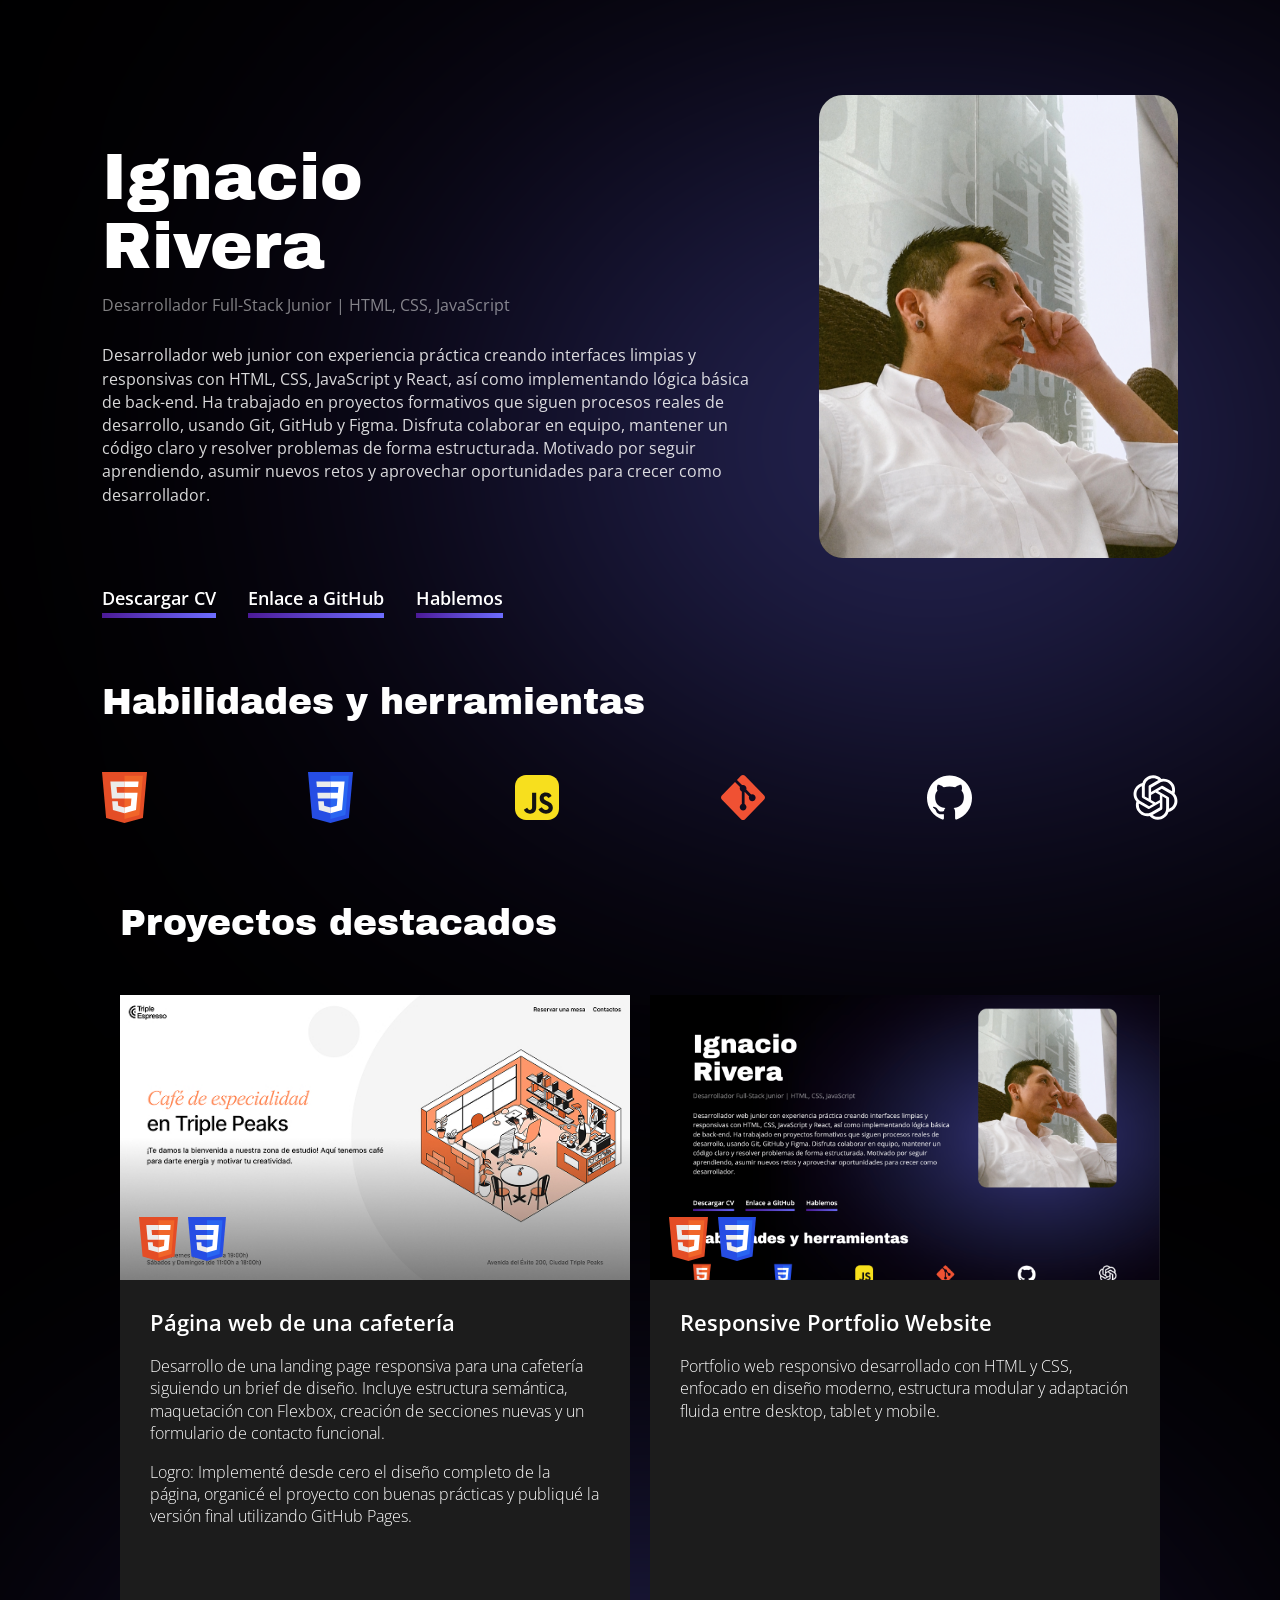
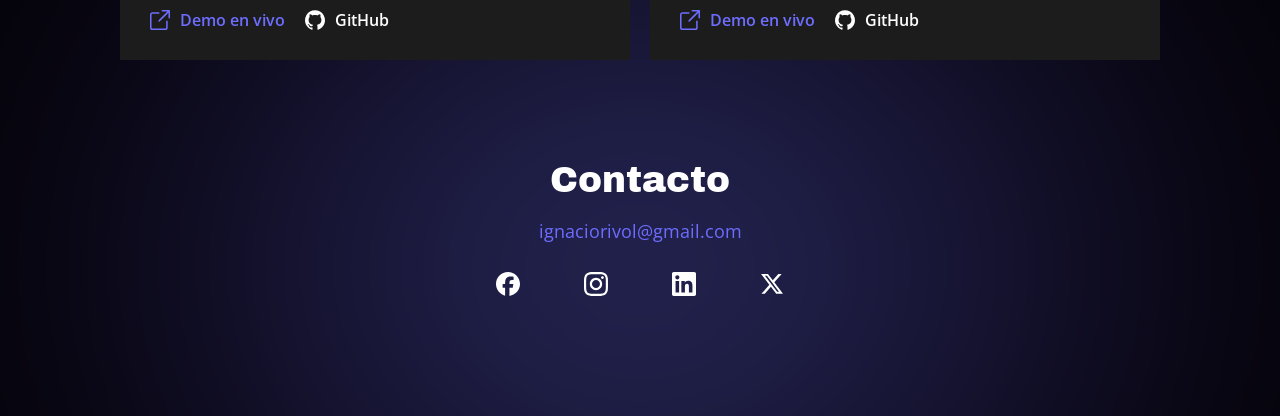
==== index.html @ 8f0c51fd "no usar" ====
<!doctype html>
<html lang="es">
  <head>
    <meta charset="UTF-8" />
    <meta name="viewport" content="width=device-width, initial-scale=1.0" />
    <title>My Portfolio</title>

    <link rel="icon" href="./images/favicon.ico" type="image/x-icon" />

    <link rel="stylesheet" href="./style/normalize.css" />
    <link rel="stylesheet" href="./style/index.css" />
    <link rel="stylesheet" href="./style/header.css" />
    <link rel="stylesheet" href="./style/skills.css" />
    <link rel="stylesheet" href="./style/projects.css" />
    <link rel="stylesheet" href="./style/footer.css" />
    <link rel="stylesheet" href="./style/responsive.css" />
  </head>

  <body>
    <div class="page">
      <header class="header">
        <div class="header__ellipse"></div>

        <div class="header__container">
          <div class="header__photo-wrapper">
            <img
              src="./images/photo-me.png"
              alt="Ignacio Rivera"
              class="header__photo"
            />
          </div>

          <h1 class="header__title">
            <span class="header__title-line">Ignacio</span>
            <span class="header__title-line">Rivera</span>
          </h1>

          <p class="header__subtitle">
            Desarrollador Full-Stack Junior | HTML, CSS, JavaScript
          </p>

          <p class="header__description">
            Desarrollador web junior con experiencia práctica creando interfaces
            limpias y responsivas con HTML, CSS, JavaScript y React, así como
            implementando lógica básica de back-end. Ha trabajado en proyectos
            formativos que siguen procesos reales de desarrollo, usando Git,
            GitHub y Figma. Disfruta colaborar en equipo, mantener un código
            claro y resolver problemas de forma estructurada. Motivado por
            seguir aprendiendo, asumir nuevos retos y aprovechar oportunidades
            para crecer como desarrollador.
          </p>

          <nav class="header__links">
            <a
              class="header__link"
              href="./files/CV_Ignacio_Rivera.pdf"
              download
            >
              Descargar CV
            </a>

            <a
              class="header__link"
              href="https://github.com/riveradevs/"
              target="_blank"
              rel="noopener noreferrer"
            >
              Enlace a GitHub
            </a>

            <a class="header__link" href="#contacto">Hablemos</a>
          </nav>
        </div>
      </header>

      <main>
        <section class="skills">
          <h2 class="skills__title">Habilidades y herramientas</h2>

          <div class="skills__icons">
            <img src="./images/icon-1.svg" alt="HTML" />
            <img src="./images/icon-2.svg" alt="CSS" />
            <img src="./images/icon-3.svg" alt="JavaScript" />
            <img src="./images/icon-4.svg" alt="React" />
            <img
              class="skills__icons-55px"
              src="./images/icon-5.svg"
              alt="GitHub"
            />
            <img
              class="skills__icons-55px"
              src="./images/icon-6.svg"
              alt="GPT"
            />
          </div>
        </section>

        <section class="projects">
          <h2 class="projects__title">Proyectos destacados</h2>

          <div class="projects__grid">
            <div class="project-column">
              <article class="project-card project-card--image">
                <img
                  src="./images/screenshot-1.jpg"
                  alt="Imagen del proyecto Página web de una cafetería"
                />

                <div class="project-card__icons">
                  <img src="./images/icon-1.svg" alt="HTML" />
                  <img src="./images/icon-2.svg" alt="CSS" />
                </div>
              </article>

              <article class="project-card project-card--info">
                <h3 class="project-card__title">Página web de una cafetería</h3>

                <div class="project-card__text-container">
                  <p class="project-card__text">
                    Desarrollo de una landing page responsiva para una cafetería
                    siguiendo un brief de diseño. Incluye estructura semántica,
                    maquetación con Flexbox, creación de secciones nuevas y un
                    formulario de contacto funcional.
                  </p>

                  <p class="project-card__text">
                    Logro: Implementé desde cero el diseño completo de la
                    página, organicé el proyecto con buenas prácticas y publiqué
                    la versión final utilizando GitHub Pages.
                  </p>
                </div>

                <div class="project-card__links">
                  <a
                    href="https://riveradevs.github.io/web_project_coffeeshop_es/"
                    class="project-link project-link--demo"
                    target="_blank"
                    rel="noopener noreferrer"
                  >
                    <img src="./images/Union.svg" alt="Demo en vivo" />
                    <span>Demo en vivo</span>
                  </a>

                  <a
                    href="https://github.com/riveradevs/web_project_coffeeshop_es"
                    class="project-link project-link--github"
                    target="_blank"
                    rel="noopener noreferrer"
                  >
                    <img src="./images/icon-5.svg" alt="GitHub" />
                    <span>GitHub</span>
                  </a>
                </div>
              </article>
            </div>

            <div class="project-column">
              <article class="project-card project-card--image">
                <img
                  src="./images/Rectangle 5.jpg"
                  alt="Imagen del proyecto Responsive Portfolio Website"
                />

                <div class="project-card__icons">
                  <img src="./images/icon-1.svg" alt="HTML" />
                  <img src="./images/icon-2.svg" alt="CSS" />
                </div>
              </article>

              <article class="project-card project-card--info">
                <h3 class="project-card__title">
                  Responsive Portfolio Website
                </h3>

                <div class="project-card__text-container">
                  <p class="project-card__text">
                    Portfolio web responsivo desarrollado con HTML y CSS,
                    enfocado en diseño moderno, estructura modular y adaptación
                    fluida entre desktop, tablet y mobile.
                  </p>
                </div>

                <div class="project-card__links">
                  <a
                    href="https://riveradevs.github.io/web_project_portfolio_es/"
                    class="project-link project-link--demo"
                    target="_blank"
                    rel="noopener noreferrer"
                  >
                    <img src="./images/Union.svg" alt="Demo en vivo" />
                    <span>Demo en vivo</span>
                  </a>

                  <a
                    href="https://github.com/riveradevs/web_project_portfolio_es"
                    class="project-link project-link--github"
                    target="_blank"
                    rel="noopener noreferrer"
                  >
                    <img src="./images/icon-5.svg" alt="GitHub" />
                    <span>GitHub</span>
                  </a>
                </div>
              </article>
            </div>
          </div>
        </section>

        <div class="ellipse ellipse--bottom"></div>
      </main>

      <footer class="footer" id="contacto">
        <div class="footer__contact">
          <p class="footer__text">Contacto</p>

          <a class="footer__mail" href="mailto:ignaciorivol@gmail.com">
            ignaciorivol@gmail.com
          </a>

          <div class="footer__social">
            <a
              href="https://www.facebook.com/"
              target="_blank"
              rel="noopener noreferrer"
              aria-label="Facebook"
            >
              <img src="./images/icon-fb.svg" alt="Facebook" />
            </a>

            <a
              href="https://www.instagram.com/"
              target="_blank"
              rel="noopener noreferrer"
              aria-label="Instagram"
            >
              <img src="./images/icon-insta.svg" alt="Instagram" />
            </a>

            <a
              href="https://www.linkedin.com/in/ignacio-javier-rivera-olvera-62a0b43b7/"
              target="_blank"
              rel="noopener noreferrer"
              aria-label="LinkedIn"
            >
              <img src="./images/icon-li.svg" alt="LinkedIn" />
            </a>

            <a
              href="https://x.com/"
              target="_blank"
              rel="noopener noreferrer"
              aria-label="X"
            >
              <img src="./images/icon-x.svg" alt="X" />
            </a>
          </div>
        </div>
      </footer>
    </div>
  </body>
</html>
---- style/index.css ----
/* FUENTES */
@font-face {
  font-family: "Archivo Black";
  src: url("../fonts/ArchivoBlack-Regular.woff2") format("woff2");
  font-weight: 400;
  font-style: normal;
  font-display: swap;
}

@font-face {
  font-family: "Open Sans";
  src: url("../fonts/OpenSans-Regular.woff2") format("woff2");
  font-weight: 400;
  font-style: normal;
  font-display: swap;
}

@font-face {
  font-family: "Open Sans";
  src: url("../fonts/OpenSans-SemiBold.woff2") format("woff2");
  font-weight: 600;
  font-style: normal;
  font-display: swap;
}

@font-face {
  font-family: "Open Sans";
  src: url("../fonts/OpenSans-Light.woff2") format("woff2");
  font-weight: 300;
  font-style: normal;
  font-display: swap;
}

/* RESET */
* {
  margin: 0;
  padding: 0;
  box-sizing: border-box;
}

/* BASE */
body {
  font-family: "Open Sans", Arial, sans-serif;
  background: #111111;
  color: #ffffff;
  overflow-x: hidden;
}

a {
  color: inherit;
  text-decoration: none;
}

/* CONTENEDOR PRINCIPAL */
.page {
  position: relative;
  width: 100%;
  max-width: 1440px;
  min-height: 100vh;
  margin: 0 auto;
  background: #000000;
  overflow: hidden;
}
---- style/header.css ----
/* HEADER */
.header {
  position: relative;
  min-height: 585px;
  background: #000;
  overflow: visible;
}

.header__ellipse {
  position: absolute;
  width: 1400px;
  height: 1000px;
  top: -100px;
  right: -350px;
  z-index: 1;
  pointer-events: none;

  background: radial-gradient(
    ellipse at center,
    rgba(125, 125, 255, 0.58) 0%,
    rgba(109, 109, 255, 0.36) 18%,
    rgba(109, 109, 255, 0.2) 40%,
    rgba(76, 26, 151, 0.12) 60%,
    rgba(20, 10, 45, 0.06) 85%,
    rgba(0, 0, 0, 0) 100%
  );

  filter: blur(160px);
}

.header__container {
  position: relative;
  z-index: 2;

  padding-left: 120px;
  padding-right: 120px;
  padding-top: 0;
}

/* FOTO */
.header__photo-wrapper {
  float: right;

  width: 387px;
  height: 500px;
  max-width: 100%;

  margin-top: clamp(40px, calc(145.16px - 7.3vw), 89px);
  margin-left: clamp(16px, 4vw, 60px);
  margin-bottom: 30px;

  overflow: hidden;
  border-radius: 24px;
  background: #222;
}

.header__photo {
  position: relative;
  z-index: 3;

  display: block;
  width: 100%;
  height: 100%;

  object-fit: cover;
  object-position: center center;
}

/* TEXTO */
.header__title {
  padding-top: 100px;

  font-family: "Archivo Black", Arial, sans-serif;
  font-size: clamp(36px, 5vw, 72px);
  font-weight: 400;
  line-height: 1.08;
  margin-bottom: 15px;
}

.header__title-line {
  display: block;
}

.header__subtitle {
  font-size: clamp(16px, 1.25vw, 18px);
  font-weight: 400;
  margin-bottom: 30px;
  opacity: 0.5;
}

.header__description {
  font-size: clamp(16px, 1.25vw, 18px);
  line-height: 1.45;
  font-weight: 400;
  color: rgba(255, 255, 255, 0.85);

  margin-bottom: 30px;
}

/* LINKS */
.header__links {
  clear: both;

  display: flex;
  gap: 32px;
  flex-wrap: wrap;
}

.header__link {
  font-size: 18px;
  font-weight: 600;
  display: flex;
  flex-direction: column;
  transition: transform 0.3s ease;
}

.header__link::after {
  content: "";
  width: 100%;
  height: 5px;
  margin-top: 5px;
  background: linear-gradient(90deg, #4c1a97, #6d6dff);
  transform-origin: center;
}

.header__link:hover {
  transform: translateY(-2px);
}

.header__link:hover::after {
  animation: pulseBar 1.2s ease-in-out infinite;
}

@keyframes pulseBar {
  0% {
    transform: scaleX(1);
  }

  25% {
    transform: scaleX(1.08);
  }

  50% {
    transform: scaleX(0.85);
  }

  75% {
    transform: scaleX(1.05);
  }

  100% {
    transform: scaleX(1);
  }
}

/* HEADER: 1440px → 529px */
@media (max-width: 1439px) and (min-width: 529px) {
  .header__container {
    padding-left: clamp(48px, 8vw, 120px);
    padding-right: clamp(48px, 8vw, 120px);
  }

  .header__photo-wrapper {
    width: clamp(200px, 28vw, 387px);
    aspect-ratio: 387 / 500;
    height: auto;
  }
}

/* HEADER: 528px hacia abajo */
@media (max-width: 528px) {
  .header {
    min-height: auto;
  }

  .header__container {
    display: flex;
    flex-direction: column;

    padding-left: 20px;
    padding-right: 20px;
    padding-top: 30px;
  }

  .header__photo-wrapper {
    float: none;

    order: -1;

    width: min(100%, 300px);
    aspect-ratio: 387 / 500;
    height: auto;

    margin: 0 auto 32px;
  }

  .header__title {
    padding-top: 0;
  }

  .header__links {
    clear: none;
    gap: 20px;
  }
}
---- style/skills.css ----
/* SKILLS */
.skills {
  position: relative;
  z-index: 2;

  padding-left: 120px;
  padding-right: 120px;
  padding-top: 55px;
  padding-bottom: 80px;

  background: transparent;
}

.skills__title {
  font-family: "Archivo Black", Arial, sans-serif;
  font-size: clamp(28px, 2.8vw, 40px);
  line-height: 1.1;
  color: #fff;
  font-weight: 400;
}

.skills__icons {
  width: 100%;
  max-width: 100%;

  margin: 0;
  padding-top: 50px;

  display: flex;
  justify-content: space-between;
  align-items: center;
  flex-wrap: nowrap;

  gap: clamp(24px, 4vw, 80px);
}

.skills__icons img,
.skills__icons-55px {
  width: clamp(30px, 3.5vw, 50px);
  height: clamp(34px, 4vw, 57px);
  object-fit: contain;
}
---- style/projects.css ----
/* PROYECTOS */
.projects {
  position: relative;
  z-index: 2;

  padding-left: 120px;
  padding-right: 120px;
  padding-top: 0;
  margin-top: 0;
  margin-bottom: 100px;
}

.projects__title {
  font-family: "Archivo Black", Arial, sans-serif;
  font-size: clamp(28px, 2.8vw, 40px);
  color: #fff;
  font-weight: 400;
}

.projects__grid {
  margin-top: 50px;

  display: grid;
  grid-template-columns: repeat(2, minmax(0, 1fr));
  gap: 20px;
}

.project-column {
  width: 100%;
  min-width: 0;

  display: flex;
  flex-direction: column;
}

.project-card {
  width: 100%;
  overflow: hidden;
}

.project-card--image {
  position: relative;
  aspect-ratio: 590 / 330;
  height: auto;
}

.project-card--image > img {
  width: 100%;
  height: 100%;
  object-fit: cover;
  object-position: top left;
  display: block;
}

/* ICONOS SOBRE IMAGEN */
.project-card__icons {
  position: absolute;
  left: clamp(12px, 1.5vw, 20px);
  bottom: clamp(12px, 1.5vw, 20px);

  display: flex;
  align-items: center;
  gap: clamp(8px, 1vw, 10px);

  z-index: 2;
}

.project-card__icons img {
  width: clamp(30px, 3vw, 40px);
  height: auto;
  object-fit: contain;
  display: block;
}

/* CARD DE TEXTO */
.project-card--info {
  width: 100%;
  min-height: 380px;
  height: auto;

  background: #1c1c1c;
  color: #fff;

  display: flex;
  flex-direction: column;

  padding: 30px;
}

.project-card__title {
  font-family: "Open Sans", Arial, sans-serif;
  font-size: clamp(20px, 1.7vw, 24px);
  font-weight: 700;
  color: #fff;

  width: 100%;
  max-width: 339px;
  height: auto;

  margin: 0 0 20px 0;
}

.project-card__text-container {
  width: 100%;
  height: auto;
}

.project-card__text {
  font-family: "Open Sans", Arial, sans-serif;
  font-size: clamp(16px, 1.25vw, 18px);
  font-weight: 350;
  line-height: 1.4;
  color: #fff;

  margin: 0;
}

.project-card__text + .project-card__text {
  margin-top: 16px;
}

.project-card__links {
  display: flex;
  gap: 20px;
  flex-wrap: wrap;

  margin-top: auto;
  padding-top: 30px;
  margin-left: 0;
  margin-bottom: 0;
}

.project-link {
  display: flex;
  flex-direction: row;
  align-items: center;
  gap: 10px;

  font-family: "Open Sans", Arial, sans-serif;
  font-size: 16px;
  font-weight: 600;

  text-decoration: none;
}

.project-link:hover {
  transform: translateY(-2px);
}

.project-link--demo {
  color: #6d6dff;
}

.project-link--demo:hover {
  color: #a3a3ff;
}

.project-link--github {
  color: #ffffff;
}

.project-link--github:hover {
  color: #cccccc;
}

.project-link img {
  width: 20px;
  height: 20px;
  display: block;
  order: 0;
}

.project-link span {
  order: 1;
}
---- style/footer.css ----
/* ELLIPSE INFERIOR */
.ellipse {
  position: absolute;
  pointer-events: none;
  z-index: 1;

  width: 1400px;
  height: 1000px;

  background: radial-gradient(
    ellipse at center,
    rgba(125, 125, 255, 0.58) 0%,
    rgba(109, 109, 255, 0.36) 18%,
    rgba(109, 109, 255, 0.2) 40%,
    rgba(76, 26, 151, 0.12) 60%,
    rgba(20, 10, 45, 0.06) 85%,
    rgba(0, 0, 0, 0) 100%
  );

  filter: blur(160px);
}

.ellipse--bottom {
  left: 50%;
  bottom: 0;
  transform: translateX(-50%) translateY(35%);
}

/* FOOTER */
.footer {
  position: relative;
  z-index: 2;

  display: flex;
  flex-direction: column;
  align-items: center;

  /*
    El espacio inferior REAL
    ahora se controla aquí.
  */
  padding-bottom: 100px;
}

.footer__contact {
  display: flex;
  flex-direction: column;
  align-items: center;

  font-family: "Archivo Black", Arial, sans-serif;
  font-size: clamp(28px, 2.8vw, 40px);

  margin-bottom: 20px;
}

.footer__text {
  margin: 0;
  margin-bottom: 20px;
}

.footer__mail {
  display: inline-block;

  font-family: "Open Sans", Arial, sans-serif;
  font-size: 18px;
  color: #6d6dff;

  margin-bottom: 30px;

  transition:
    color 0.25s ease,
    transform 0.25s ease;
}

.footer__mail:hover {
  color: #a3a3ff;
  transform: translateY(-2px);
}

.footer__social {
  width: 288px;
  display: flex;
  justify-content: space-between;

  margin-bottom: 0;
}

.footer__social img {
  width: 24px;
  height: 24px;
  display: block;

  transition:
    transform 0.25s ease,
    opacity 0.25s ease;
}

.footer__social img:hover {
  transform: translateY(-4px) scale(1.1);
  opacity: 0.8;
}
---- style/responsive.css ----
/* ========================= */
/* HEADER: 1440px → 529px */
/* ========================= */
@media (max-width: 1439px) and (min-width: 529px) {
  .header__container {
    flex-direction: row;
    align-items: flex-start;
    justify-content: space-between;

    padding-left: clamp(48px, 8vw, 120px);
    padding-right: clamp(48px, 8vw, 120px);

    gap: clamp(16px, 4vw, 60px);
  }

  .header__content {
    width: auto;
    max-width: 793px;
    flex: 1 1 auto;
    min-width: 0;
    padding-top: 100px;
  }

  .header__description {
    width: 100%;
    height: auto;
  }

  .header__photo-wrapper {
    width: clamp(200px, 28vw, 387px);
    aspect-ratio: 387 / 500;
    height: auto;

    margin-top: clamp(40px, calc(145.16px - 7.3vw), 89px);

    flex: 0 0 auto;
  }

  .skills {
    padding-left: clamp(48px, 8vw, 120px);
    padding-right: clamp(48px, 8vw, 120px);
  }

  .skills__icons {
    gap: clamp(32px, 8vw, 180px);
  }
}

/* ========================= */
/* HEADER: 528px hacia abajo */
/* ========================= */
@media (max-width: 528px) {
  .header {
    min-height: auto;
  }

  .header__container {
    flex-direction: column;
    align-items: center;

    padding-left: 20px;
    padding-right: 20px;

    gap: 32px;
  }

  .header__photo-wrapper {
    order: -1;

    width: min(100%, 300px);
    aspect-ratio: 387 / 500;
    height: auto;

    margin-top: 30px;

    flex: 0 0 auto;
    align-self: center;
  }

  .header__photo {
    width: 100%;
    height: 100%;
  }

  .header__content {
    width: 100%;
    max-width: 100%;

    padding-top: 0;

    flex: 0 0 auto;
    min-width: 0;
  }

  .header__title,
  .header__subtitle,
  .header__description,
  .header__links {
    max-width: 100%;
  }

  .header__description {
    width: 100%;
    height: auto;
  }

  .header__links {
    display: flex;
    flex-wrap: wrap;
    gap: 20px;
  }
}

/* ========================= */
/* 768px hacia abajo */
/* SOLO SKILLS + PROJECTS */
/* ========================= */
@media (max-width: 768px) {
  .skills,
  .projects {
    padding-left: 48px;
    padding-right: 48px;
  }

  .skills__icons {
    flex-wrap: wrap;
    gap: 40px 70px;
  }

  .projects__grid {
    grid-template-columns: 1fr;
  }

  .project-card--image {
    aspect-ratio: 590 / 330;
    height: auto;
  }

  .project-card--info {
    min-height: 330px;
    height: auto;
  }
}

/* ========================= */
/* 480px hacia abajo */
/* ========================= */
@media (max-width: 480px) {
  .footer__contact {
    font-size: 28px;
  }

  .footer__mail {
    font-size: 18px;
  }

  .footer__social {
    width: auto;
    justify-content: center;
    gap: clamp(16px, 7vw, 32px);

    margin-bottom: 0;
  }

  .footer__social img {
    width: 24px;
    height: 24px;
  }
}
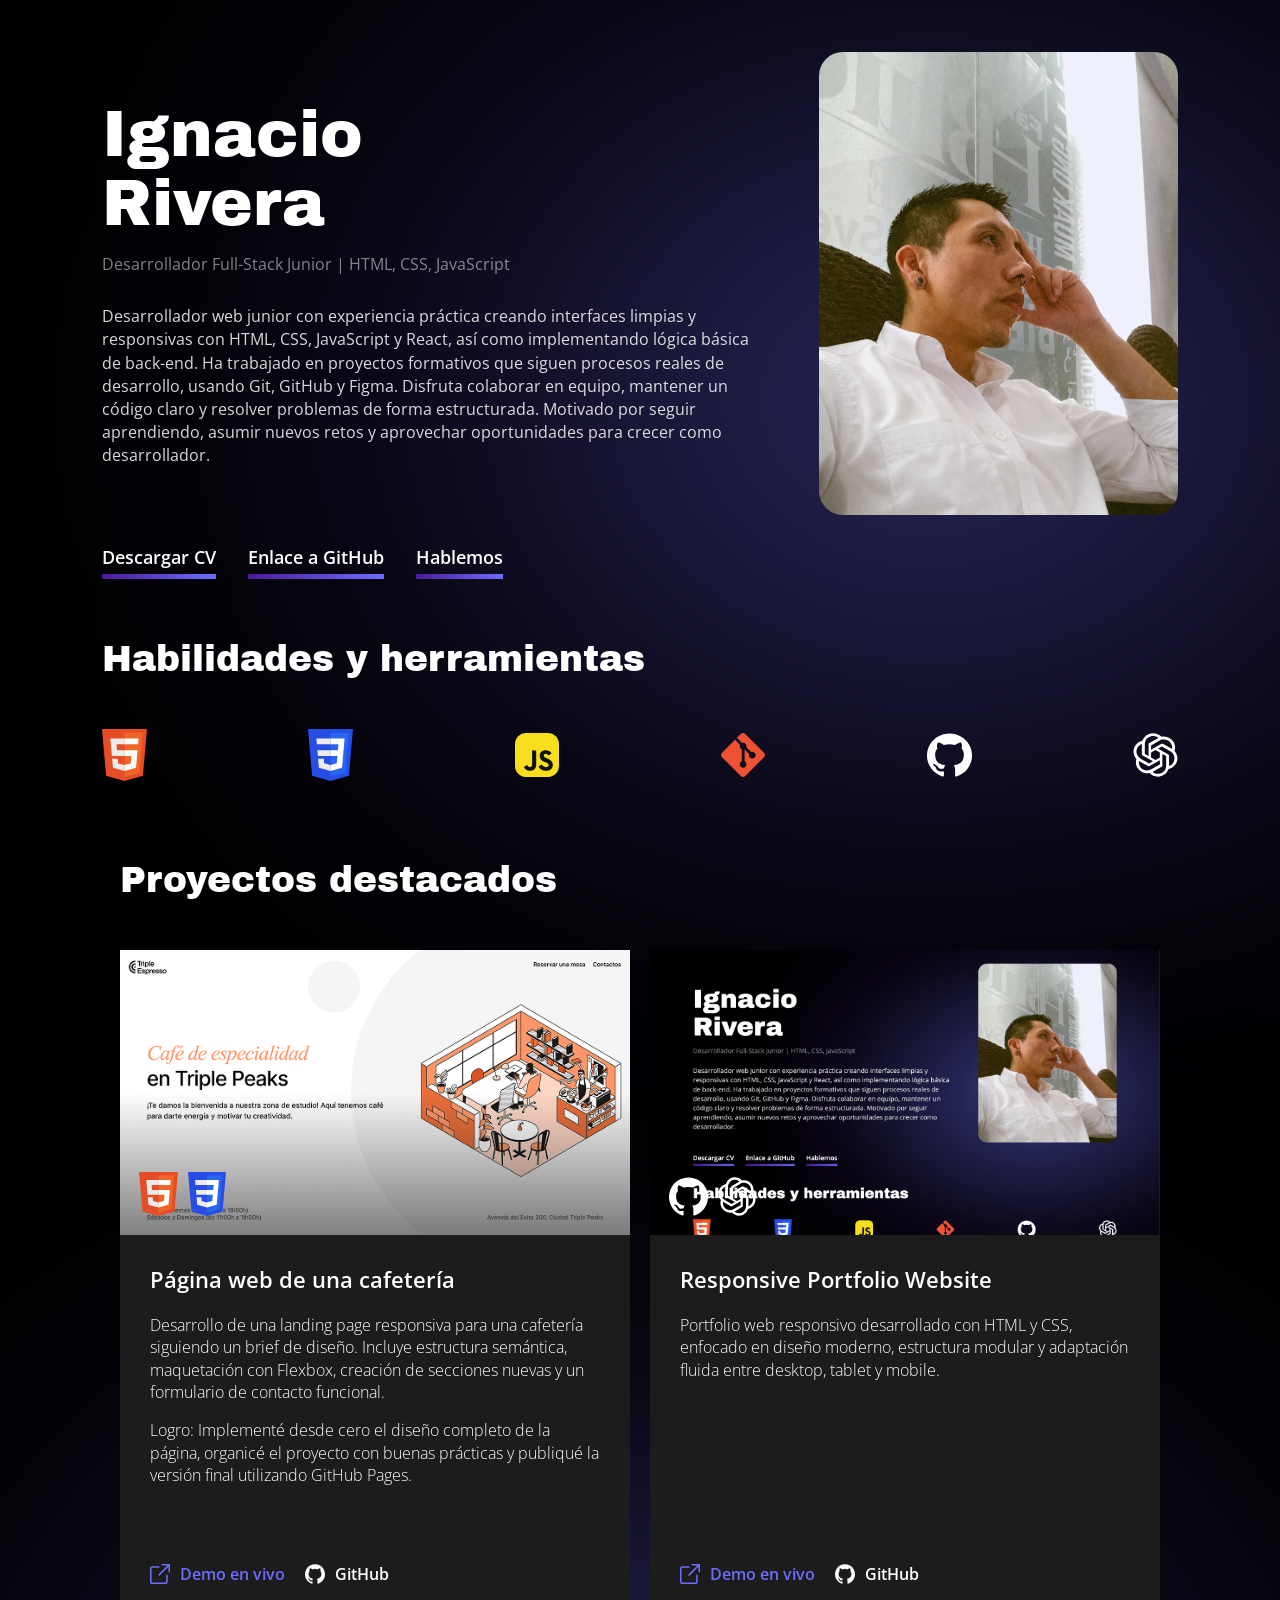
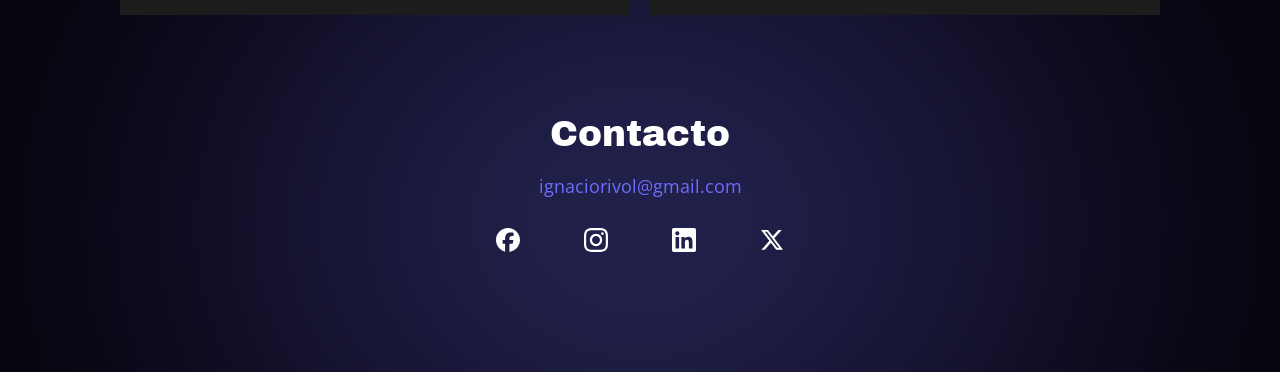
==== commit 8a018bae: "restore check version 1" ====
--- a/index.html
+++ b/index.html
@@ -4,10 +4,7 @@
     <meta charset="UTF-8" />
     <meta name="viewport" content="width=device-width, initial-scale=1.0" />
     <title>My Portfolio</title>
-
     <link rel="icon" href="./images/favicon.ico" type="image/x-icon" />
-
-    <link rel="stylesheet" href="./style/normalize.css" />
     <link rel="stylesheet" href="./style/index.css" />
     <link rel="stylesheet" href="./style/header.css" />
     <link rel="stylesheet" href="./style/skills.css" />
@@ -55,24 +52,18 @@
               class="header__link"
               href="./files/CV_Ignacio_Rivera.pdf"
               download
+              >Descargar CV</a
             >
-              Descargar CV
-            </a>
-
             <a
               class="header__link"
               href="https://github.com/riveradevs/"
               target="_blank"
-              rel="noopener noreferrer"
+              >Enlace a GitHub</a
             >
-              Enlace a GitHub
-            </a>
-
             <a class="header__link" href="#contacto">Hablemos</a>
           </nav>
         </div>
       </header>
-
       <main>
         <section class="skills">
           <h2 class="skills__title">Habilidades y herramientas</h2>
@@ -132,20 +123,16 @@
 
                 <div class="project-card__links">
                   <a
-                    href="https://riveradevs.github.io/web_project_coffeeshop_es/"
+                    href="https://riveradevs.github.io/web_project_portfolio_es/"
                     class="project-link project-link--demo"
-                    target="_blank"
-                    rel="noopener noreferrer"
                   >
                     <img src="./images/Union.svg" alt="Demo en vivo" />
                     <span>Demo en vivo</span>
                   </a>
 
                   <a
-                    href="https://github.com/riveradevs/web_project_coffeeshop_es"
+                    href="https://github.com/riveradevs"
                     class="project-link project-link--github"
-                    target="_blank"
-                    rel="noopener noreferrer"
                   >
                     <img src="./images/icon-5.svg" alt="GitHub" />
                     <span>GitHub</span>
@@ -158,12 +145,12 @@
               <article class="project-card project-card--image">
                 <img
                   src="./images/Rectangle 5.jpg"
-                  alt="Imagen del proyecto Responsive Portfolio Website"
+                  alt="Imagen del segundo proyecto"
                 />
 
                 <div class="project-card__icons">
-                  <img src="./images/icon-1.svg" alt="HTML" />
-                  <img src="./images/icon-2.svg" alt="CSS" />
+                  <img src="./images/icon-5.svg" alt="HTML" />
+                  <img src="./images/icon-6.svg" alt="CSS" />
                 </div>
               </article>
 
@@ -182,20 +169,16 @@
 
                 <div class="project-card__links">
                   <a
-                    href="https://riveradevs.github.io/web_project_portfolio_es/"
+                    href="https://riveradevs.github.io/web_project_coffeeshop_es/"
                     class="project-link project-link--demo"
-                    target="_blank"
-                    rel="noopener noreferrer"
                   >
                     <img src="./images/Union.svg" alt="Demo en vivo" />
                     <span>Demo en vivo</span>
                   </a>
 
                   <a
-                    href="https://github.com/riveradevs/web_project_portfolio_es"
+                    href="https://github.com/riveradevs"
                     class="project-link project-link--github"
-                    target="_blank"
-                    rel="noopener noreferrer"
                   >
                     <img src="./images/icon-5.svg" alt="GitHub" />
                     <span>GitHub</span>
@@ -208,7 +191,6 @@
 
         <div class="ellipse ellipse--bottom"></div>
       </main>
-
       <footer class="footer" id="contacto">
         <div class="footer__contact">
           <p class="footer__text">Contacto</p>
@@ -218,39 +200,22 @@
           </a>
 
           <div class="footer__social">
-            <a
-              href="https://www.facebook.com/"
-              target="_blank"
-              rel="noopener noreferrer"
-              aria-label="Facebook"
-            >
+            <a href="https://www.facebook.com/" aria-label="Facebook">
               <img src="./images/icon-fb.svg" alt="Facebook" />
             </a>
 
-            <a
-              href="https://www.instagram.com/"
-              target="_blank"
-              rel="noopener noreferrer"
-              aria-label="Instagram"
-            >
+            <a href="https://www.instagram.com/" aria-label="Instagram">
               <img src="./images/icon-insta.svg" alt="Instagram" />
             </a>
 
             <a
               href="https://www.linkedin.com/in/ignacio-javier-rivera-olvera-62a0b43b7/"
-              target="_blank"
-              rel="noopener noreferrer"
               aria-label="LinkedIn"
             >
               <img src="./images/icon-li.svg" alt="LinkedIn" />
             </a>
 
-            <a
-              href="https://x.com/"
-              target="_blank"
-              rel="noopener noreferrer"
-              aria-label="X"
-            >
+            <a href="https://x.com/" aria-label="X">
               <img src="./images/icon-x.svg" alt="X" />
             </a>
           </div>
--- a/style/index.css
+++ b/style/index.css
@@ -38,26 +38,25 @@
   box-sizing: border-box;
 }
 
-/* BASE */
 body {
   font-family: "Open Sans", Arial, sans-serif;
   background: #111111;
-  color: #ffffff;
+  color: #fff;
   overflow-x: hidden;
 }
 
 a {
+  text-decoration: none;
   color: inherit;
-  text-decoration: none;
 }
 
-/* CONTENEDOR PRINCIPAL */
+/* BASE */
 .page {
   position: relative;
   width: 100%;
   max-width: 1440px;
   min-height: 100vh;
   margin: 0 auto;
-  background: #000000;
+  background: #000;
   overflow: hidden;
 }
--- a/style/footer.css
+++ b/style/footer.css
@@ -99,3 +99,18 @@
   transform: translateY(-4px) scale(1.1);
   opacity: 0.8;
 }
+
+/* MOBILE */
+@media (max-width: 528px) {
+  .footer {
+    padding-bottom: 100px;
+  }
+
+  .footer__contact {
+    font-size: 28px;
+  }
+
+  .footer__social {
+    width: 240px;
+  }
+}
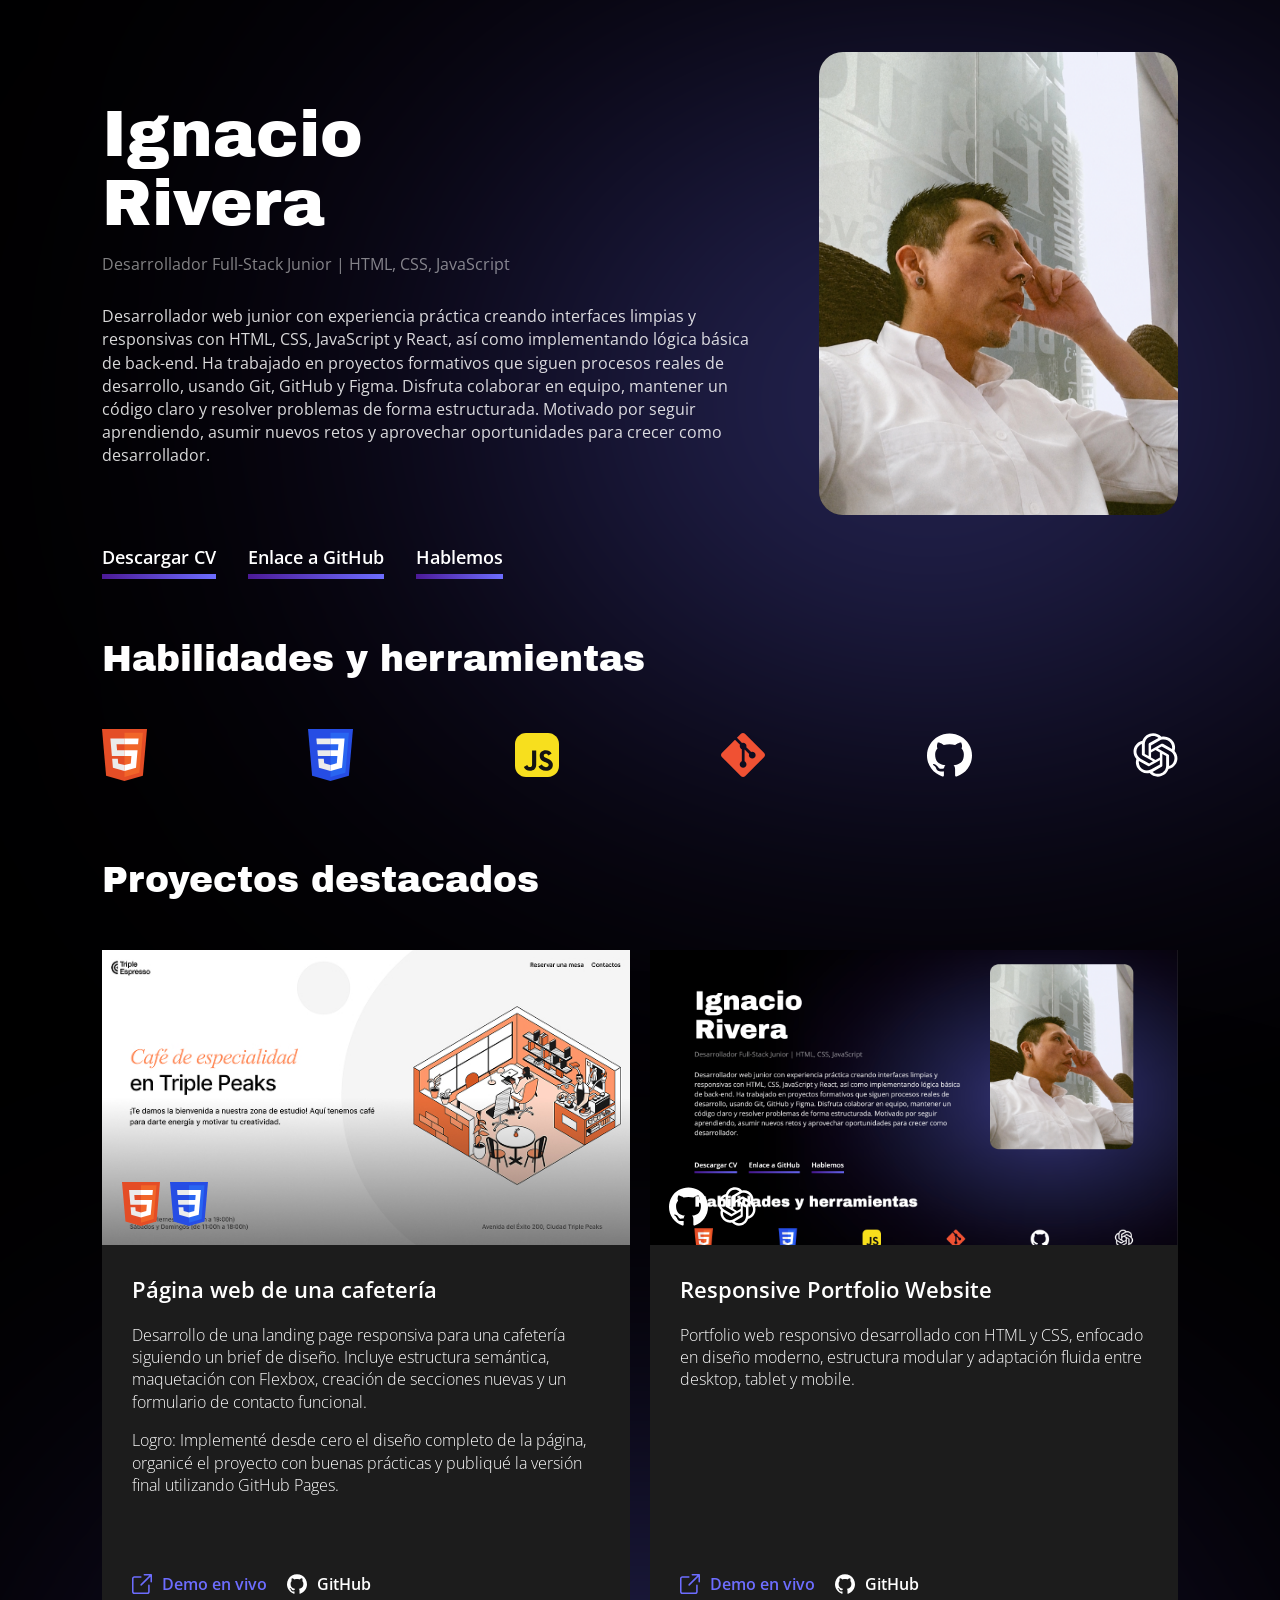
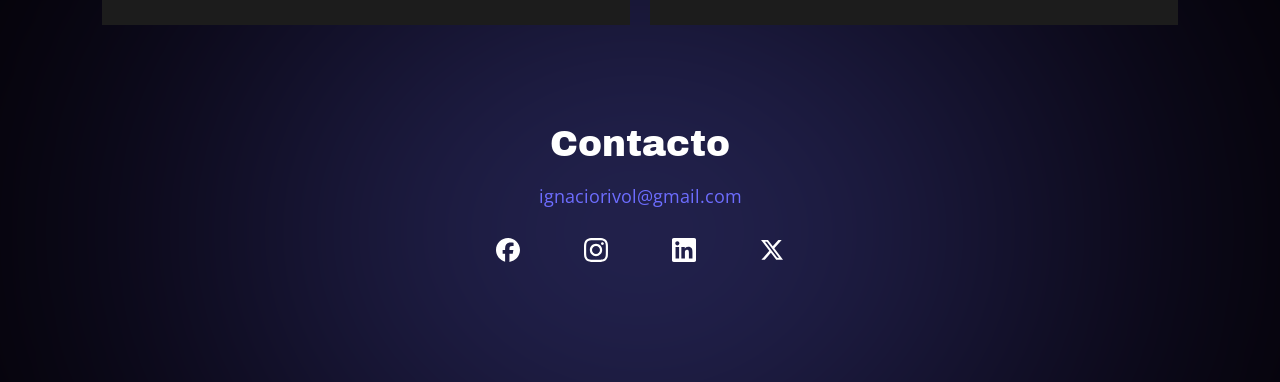
==== commit d0d466a2: "right check 1" ====
--- a/index.html
+++ b/index.html
@@ -58,6 +58,7 @@
               class="header__link"
               href="https://github.com/riveradevs/"
               target="_blank"
+              rel="noopener noreferrer"
               >Enlace a GitHub</a
             >
             <a class="header__link" href="#contacto">Hablemos</a>
@@ -123,16 +124,20 @@
 
                 <div class="project-card__links">
                   <a
-                    href="https://riveradevs.github.io/web_project_portfolio_es/"
+                    href="https://riveradevs.github.io/web_project_coffeeshop_es/"
                     class="project-link project-link--demo"
+                    target="_blank"
+                    rel="noopener noreferrer"
                   >
                     <img src="./images/Union.svg" alt="Demo en vivo" />
                     <span>Demo en vivo</span>
                   </a>
 
                   <a
-                    href="https://github.com/riveradevs"
+                    href="https://github.com/riveradevs/web_project_coffeeshop_es"
                     class="project-link project-link--github"
+                    target="_blank"
+                    rel="noopener noreferrer"
                   >
                     <img src="./images/icon-5.svg" alt="GitHub" />
                     <span>GitHub</span>
@@ -169,16 +174,20 @@
 
                 <div class="project-card__links">
                   <a
-                    href="https://riveradevs.github.io/web_project_coffeeshop_es/"
+                    href="https://riveradevs.github.io/web_project_portfolio_es/"
                     class="project-link project-link--demo"
+                    target="_blank"
+                    rel="noopener noreferrer"
                   >
                     <img src="./images/Union.svg" alt="Demo en vivo" />
                     <span>Demo en vivo</span>
                   </a>
 
                   <a
-                    href="https://github.com/riveradevs"
+                    href="https://github.com/riveradevs/web_project_portfolio_es"
                     class="project-link project-link--github"
+                    target="_blank"
+                    rel="noopener noreferrer"
                   >
                     <img src="./images/icon-5.svg" alt="GitHub" />
                     <span>GitHub</span>
@@ -200,22 +209,39 @@
           </a>
 
           <div class="footer__social">
-            <a href="https://www.facebook.com/" aria-label="Facebook">
+            <a
+              href="https://www.facebook.com/"
+              target="_blank"
+              rel="noopener noreferrer"
+              aria-label="Facebook"
+            >
               <img src="./images/icon-fb.svg" alt="Facebook" />
             </a>
 
-            <a href="https://www.instagram.com/" aria-label="Instagram">
+            <a
+              href="https://www.instagram.com/"
+              target="_blank"
+              rel="noopener noreferrer"
+              aria-label="Instagram"
+            >
               <img src="./images/icon-insta.svg" alt="Instagram" />
             </a>
 
             <a
               href="https://www.linkedin.com/in/ignacio-javier-rivera-olvera-62a0b43b7/"
+              target="_blank"
+              rel="noopener noreferrer"
               aria-label="LinkedIn"
             >
               <img src="./images/icon-li.svg" alt="LinkedIn" />
             </a>
 
-            <a href="https://x.com/" aria-label="X">
+            <a
+              href="https://x.com/"
+              target="_blank"
+              rel="noopener noreferrer"
+              aria-label="X"
+            >
               <img src="./images/icon-x.svg" alt="X" />
             </a>
           </div>
--- a/style/header.css
+++ b/style/header.css
@@ -152,54 +152,3 @@
     transform: scaleX(1);
   }
 }
-
-/* HEADER: 1440px → 529px */
-@media (max-width: 1439px) and (min-width: 529px) {
-  .header__container {
-    padding-left: clamp(48px, 8vw, 120px);
-    padding-right: clamp(48px, 8vw, 120px);
-  }
-
-  .header__photo-wrapper {
-    width: clamp(200px, 28vw, 387px);
-    aspect-ratio: 387 / 500;
-    height: auto;
-  }
-}
-
-/* HEADER: 528px hacia abajo */
-@media (max-width: 528px) {
-  .header {
-    min-height: auto;
-  }
-
-  .header__container {
-    display: flex;
-    flex-direction: column;
-
-    padding-left: 20px;
-    padding-right: 20px;
-    padding-top: 30px;
-  }
-
-  .header__photo-wrapper {
-    float: none;
-
-    order: -1;
-
-    width: min(100%, 300px);
-    aspect-ratio: 387 / 500;
-    height: auto;
-
-    margin: 0 auto 32px;
-  }
-
-  .header__title {
-    padding-top: 0;
-  }
-
-  .header__links {
-    clear: none;
-    gap: 20px;
-  }
-}
--- a/style/footer.css
+++ b/style/footer.css
@@ -99,18 +99,3 @@
   transform: translateY(-4px) scale(1.1);
   opacity: 0.8;
 }
-
-/* MOBILE */
-@media (max-width: 528px) {
-  .footer {
-    padding-bottom: 100px;
-  }
-
-  .footer__contact {
-    font-size: 28px;
-  }
-
-  .footer__social {
-    width: 240px;
-  }
-}
--- a/style/responsive.css
+++ b/style/responsive.css
@@ -11,14 +11,6 @@
     padding-right: clamp(48px, 8vw, 120px);
 
     gap: clamp(16px, 4vw, 60px);
-  }
-
-  .header__content {
-    width: auto;
-    max-width: 793px;
-    flex: 1 1 auto;
-    min-width: 0;
-    padding-top: 100px;
   }
 
   .header__description {
@@ -44,6 +36,11 @@
   .skills__icons {
     gap: clamp(32px, 8vw, 180px);
   }
+
+  .projects {
+    padding-left: clamp(48px, 8vw, 120px);
+    padding-right: clamp(48px, 8vw, 120px);
+  }
 }
 
 /* ========================= */
@@ -54,23 +51,36 @@
     min-height: auto;
   }
 
+  .footer__contact {
+    font-size: 28px;
+  }
+
+  .footer__social {
+    width: 240px;
+  }
+
   .header__container {
+    display: flex;
     flex-direction: column;
     align-items: center;
 
-    padding-left: 20px;
-    padding-right: 20px;
+    padding-left: 48px;
+    padding-right: 48px;
+    padding-top: 30px;
 
     gap: 32px;
   }
 
   .header__photo-wrapper {
+    float: none;
+
     order: -1;
 
     width: min(100%, 300px);
     aspect-ratio: 387 / 500;
     height: auto;
 
+    margin: 0 auto 32px;
     margin-top: 30px;
 
     flex: 0 0 auto;
@@ -82,14 +92,8 @@
     height: 100%;
   }
 
-  .header__content {
-    width: 100%;
-    max-width: 100%;
-
+  .header__title {
     padding-top: 0;
-
-    flex: 0 0 auto;
-    min-width: 0;
   }
 
   .header__title,
@@ -105,6 +109,8 @@
   }
 
   .header__links {
+    clear: none;
+
     display: flex;
     flex-wrap: wrap;
     gap: 20px;
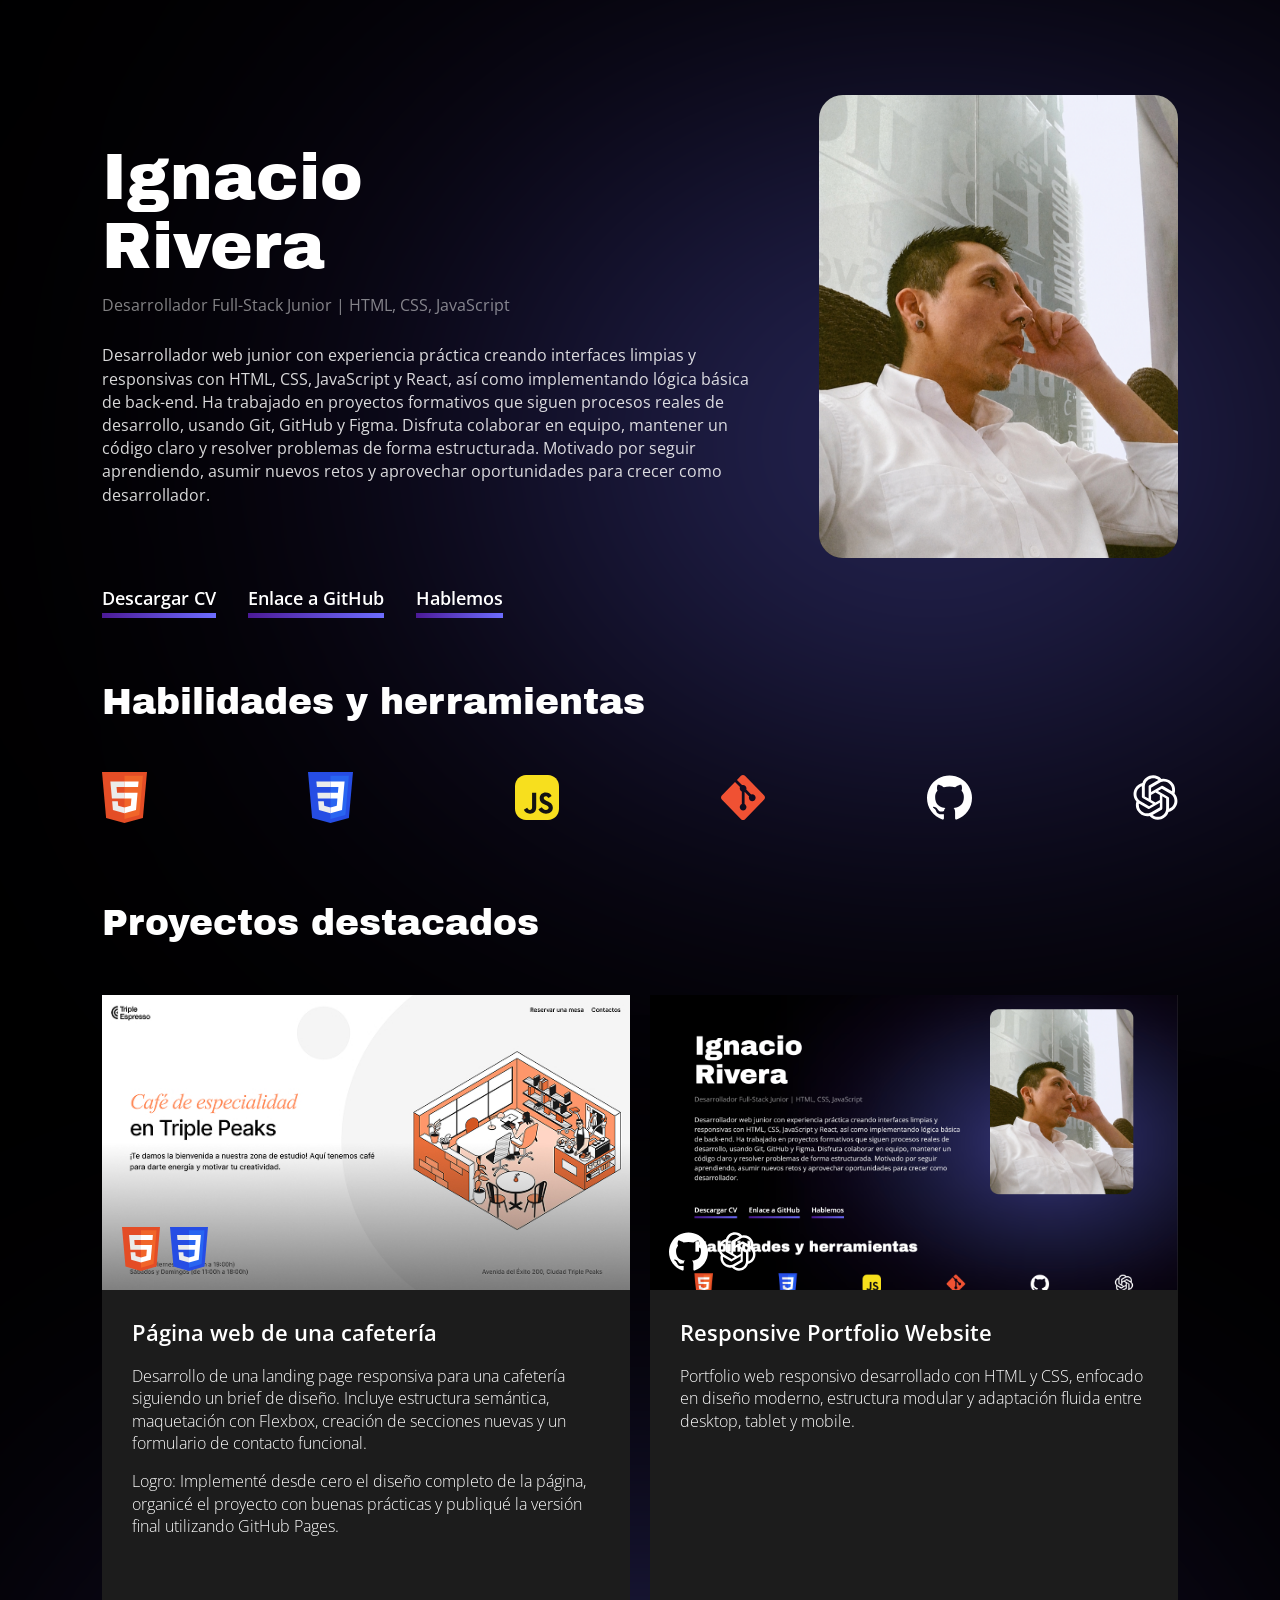
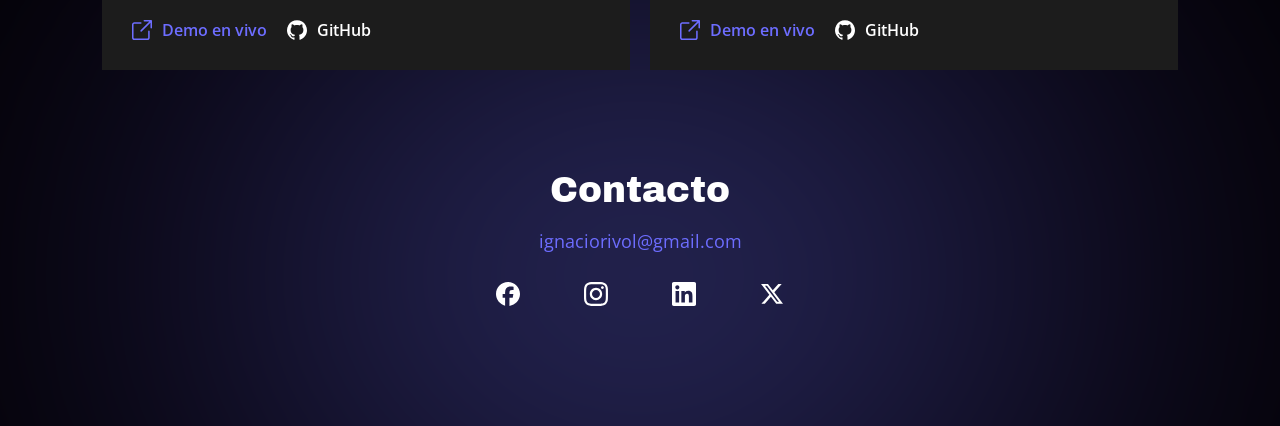
==== commit 539ba909: "right check 1.1" ====
--- a/index.html
+++ b/index.html
@@ -4,6 +4,7 @@
     <meta charset="UTF-8" />
     <meta name="viewport" content="width=device-width, initial-scale=1.0" />
     <title>My Portfolio</title>
+    <link rel="stylesheet" href="./style/normalize.css" />
     <link rel="icon" href="./images/favicon.ico" type="image/x-icon" />
     <link rel="stylesheet" href="./style/index.css" />
     <link rel="stylesheet" href="./style/header.css" />
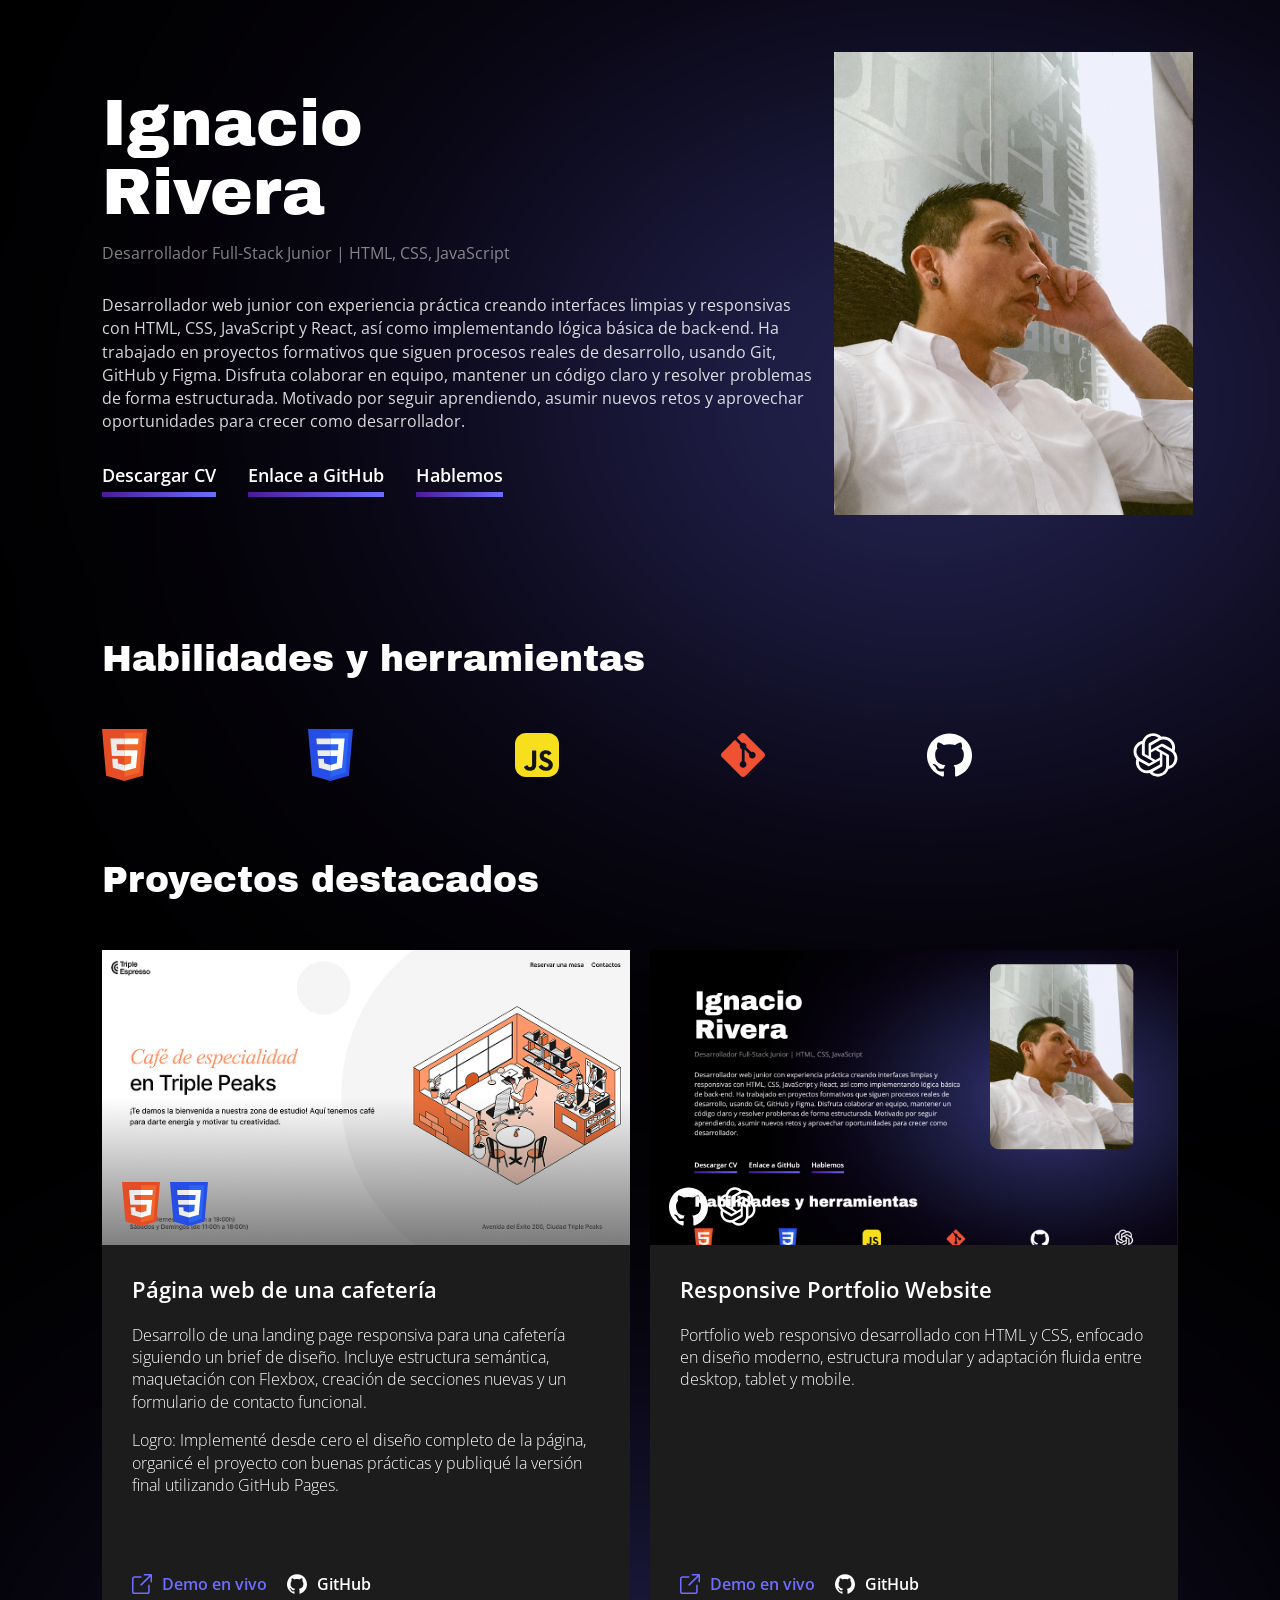
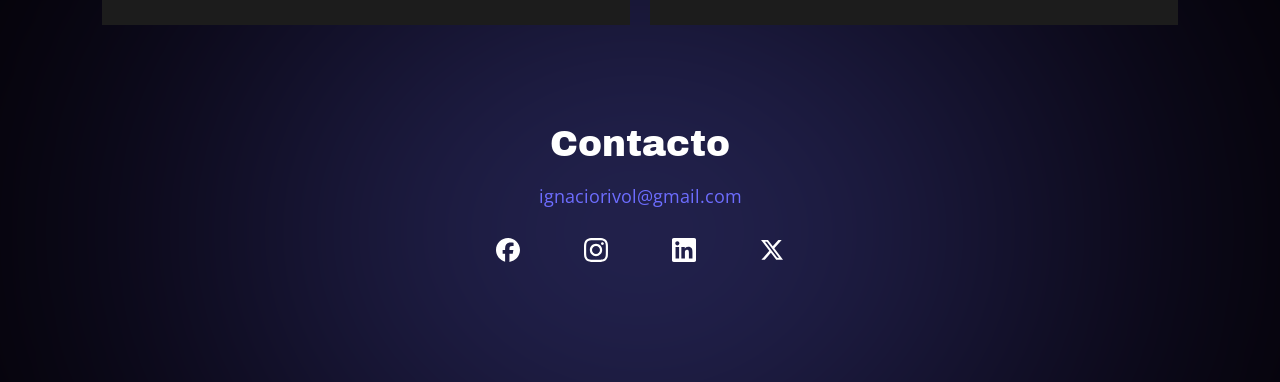
==== commit 66f6b178: "final-check" ====
--- a/index.html
+++ b/index.html
@@ -4,7 +4,6 @@
     <meta charset="UTF-8" />
     <meta name="viewport" content="width=device-width, initial-scale=1.0" />
     <title>My Portfolio</title>
-    <link rel="stylesheet" href="./style/normalize.css" />
     <link rel="icon" href="./images/favicon.ico" type="image/x-icon" />
     <link rel="stylesheet" href="./style/index.css" />
     <link rel="stylesheet" href="./style/header.css" />
--- a/style/header.css
+++ b/style/header.css
@@ -46,11 +46,10 @@
   max-width: 100%;
 
   margin-top: clamp(40px, calc(145.16px - 7.3vw), 89px);
-  margin-left: clamp(16px, 4vw, 60px);
+  margin-left: clamp(16px, 4vw, 30 px);
   margin-bottom: 30px;
 
   overflow: hidden;
-  border-radius: 24px;
   background: #222;
 }
 
@@ -68,13 +67,13 @@
 
 /* TEXTO */
 .header__title {
-  padding-top: 100px;
+  padding-top: 89px;
 
   font-family: "Archivo Black", Arial, sans-serif;
   font-size: clamp(36px, 5vw, 72px);
   font-weight: 400;
   line-height: 1.08;
-  margin-bottom: 15px;
+  margin: 0 0 15px 0;
 }
 
 .header__title-line {
@@ -89,12 +88,11 @@
 }
 
 .header__description {
+  max-width: 793px;
   font-size: clamp(16px, 1.25vw, 18px);
   line-height: 1.45;
   font-weight: 400;
   color: rgba(255, 255, 255, 0.85);
-
-  margin-bottom: 30px;
 }
 
 /* LINKS */
--- a/style/responsive.css
+++ b/style/responsive.css
@@ -1,8 +1,21 @@
 /* ========================= */
 /* HEADER: 1440px → 529px */
 /* ========================= */
+@media (min-width: 1440px) {
+  .header__links {
+    clear: none;
+    margin-top: 30px;
+  }
+
+  .header__photo-wrapper {
+    position: relative;
+    left: 15px;
+  }
+}
+
 @media (max-width: 1439px) and (min-width: 529px) {
   .header__container {
+    clear: none;
     flex-direction: row;
     align-items: flex-start;
     justify-content: space-between;
@@ -14,11 +27,20 @@
   }
 
   .header__description {
+    max-width: 793px;
     width: 100%;
     height: auto;
   }
 
+  .header__links {
+    clear: none;
+    margin-top: 30px;
+  }
+
   .header__photo-wrapper {
+    position: relative;
+    left: 15px;
+
     width: clamp(200px, 28vw, 387px);
     aspect-ratio: 387 / 500;
     height: auto;
@@ -131,6 +153,7 @@
   .skills__icons {
     flex-wrap: wrap;
     gap: 40px 70px;
+    justify-content: flex-start;
   }
 
   .projects__grid {
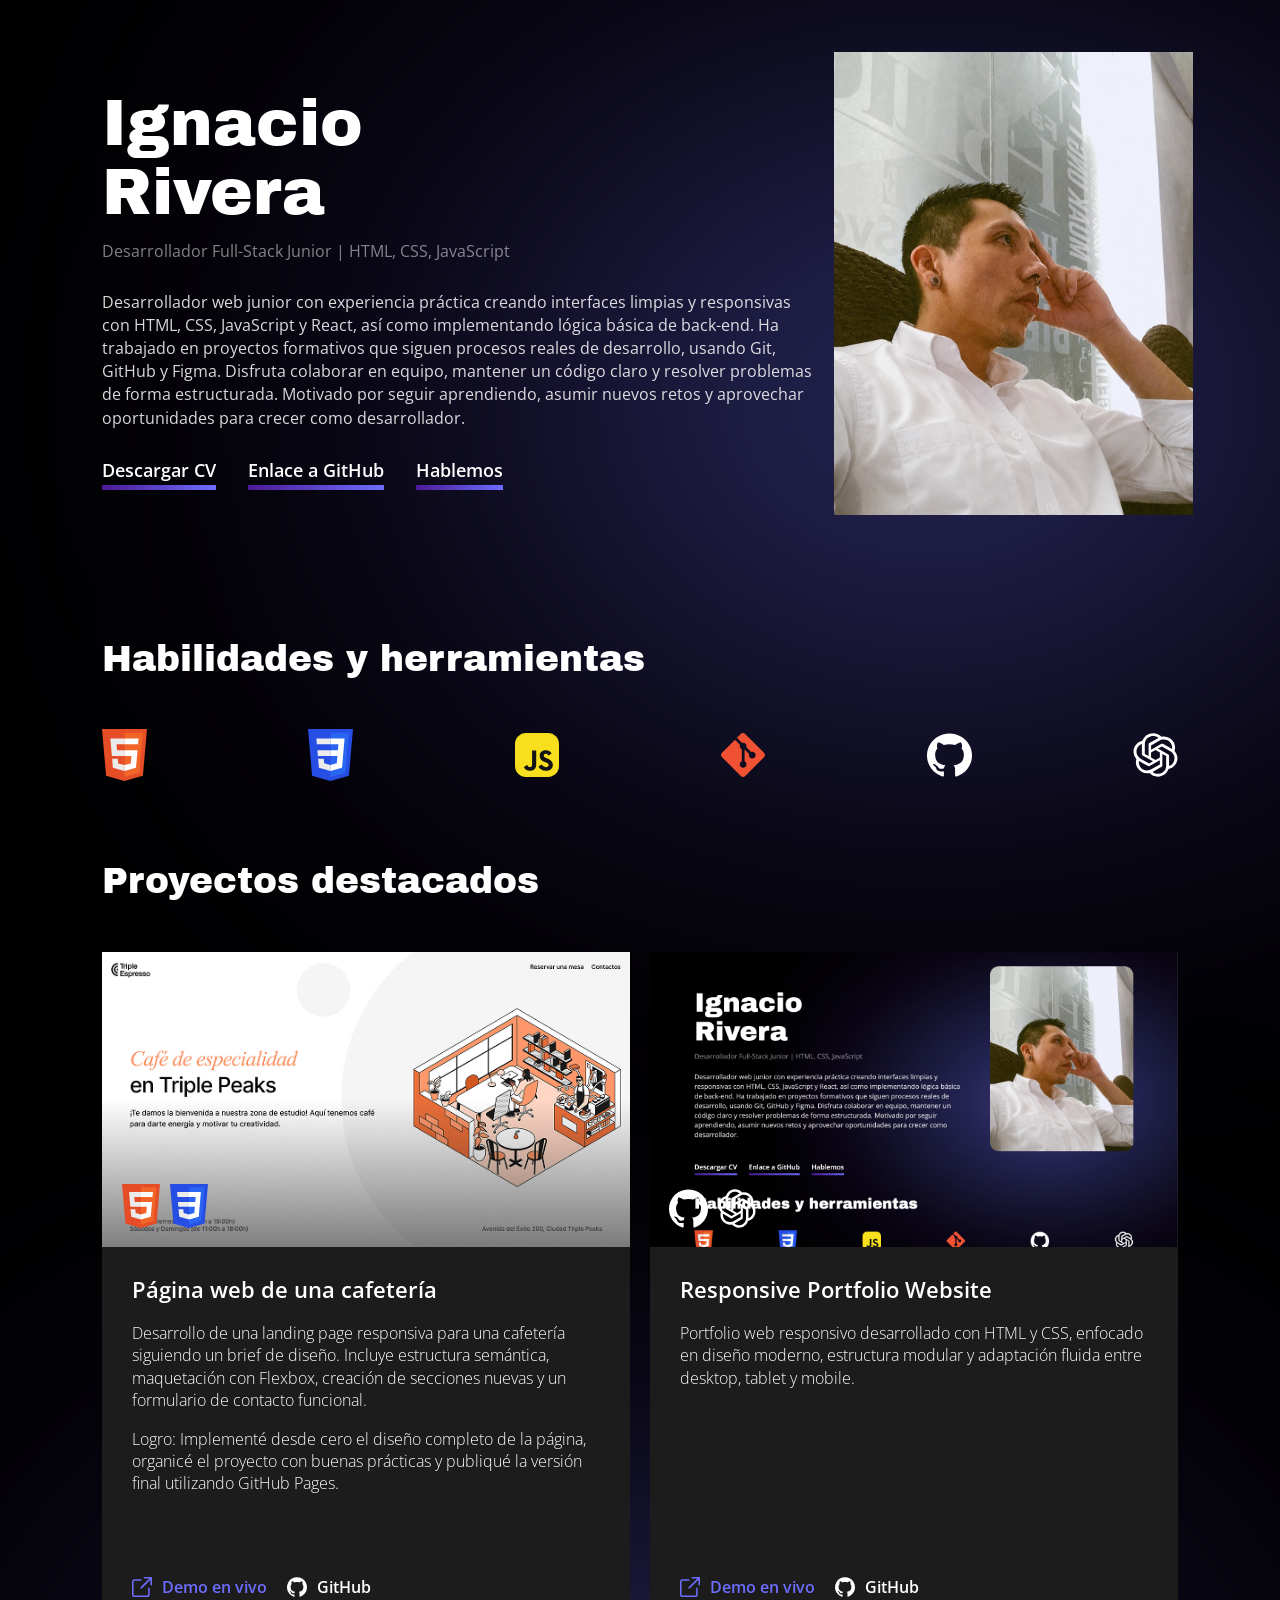
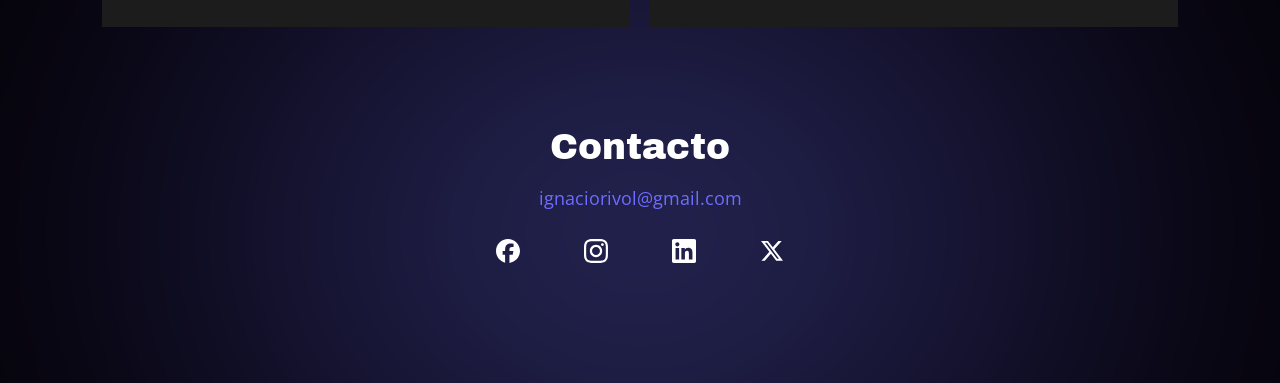
==== commit 4abee09c: "final_check" ====
--- a/index.html
+++ b/index.html
@@ -5,6 +5,7 @@
     <meta name="viewport" content="width=device-width, initial-scale=1.0" />
     <title>My Portfolio</title>
     <link rel="icon" href="./images/favicon.ico" type="image/x-icon" />
+    <link rel="stylesheet" href="./style/normalize.css" />
     <link rel="stylesheet" href="./style/index.css" />
     <link rel="stylesheet" href="./style/header.css" />
     <link rel="stylesheet" href="./style/skills.css" />
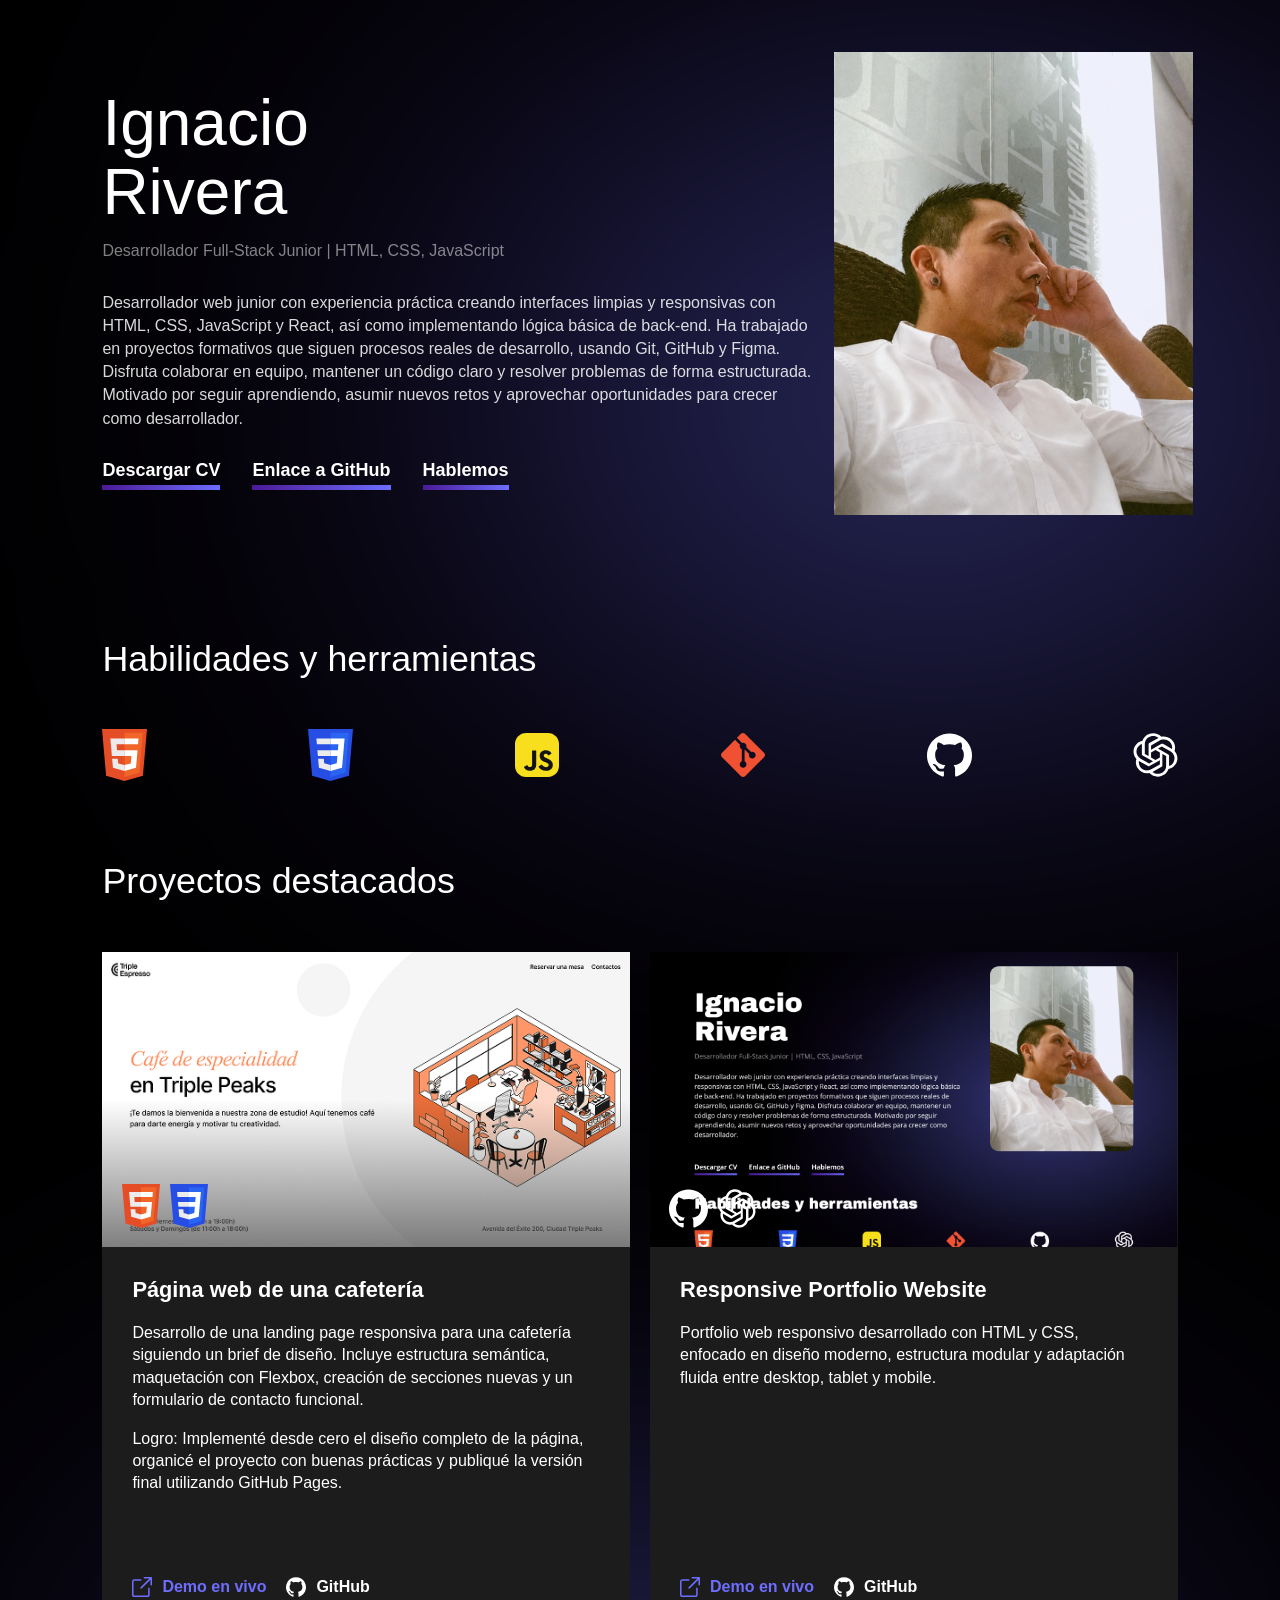
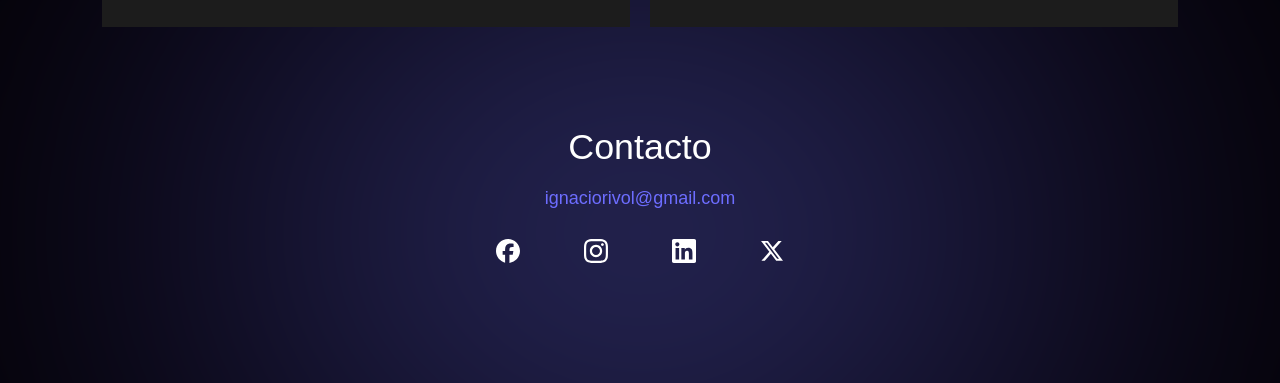
==== commit d075f304: "con carpeta styles" ====
--- a/index.html
+++ b/index.html
@@ -4,14 +4,14 @@
     <meta charset="UTF-8" />
     <meta name="viewport" content="width=device-width, initial-scale=1.0" />
     <title>My Portfolio</title>
-    <link rel="icon" href="./images/favicon.ico" type="image/x-icon" />
-    <link rel="stylesheet" href="./style/normalize.css" />
-    <link rel="stylesheet" href="./style/index.css" />
-    <link rel="stylesheet" href="./style/header.css" />
-    <link rel="stylesheet" href="./style/skills.css" />
-    <link rel="stylesheet" href="./style/projects.css" />
-    <link rel="stylesheet" href="./style/footer.css" />
-    <link rel="stylesheet" href="./style/responsive.css" />
+    <link rel="icon" href="./favicon.ico" type="image/x-icon" />
+    <link rel="stylesheet" href="./styles/normalize.css" />
+    <link rel="stylesheet" href="./styles/index.css" />
+    <link rel="stylesheet" href="./styles/header.css" />
+    <link rel="stylesheet" href="./styles/skills.css" />
+    <link rel="stylesheet" href="./styles/projects.css" />
+    <link rel="stylesheet" href="./styles/footer.css" />
+    <link rel="stylesheet" href="./styles/responsive.css" />
   </head>
 
   <body>
--- a/styles/index.css
+++ b/styles/index.css
@@ -0,0 +1,62 @@
+/* FUENTES */
+@font-face {
+  font-family: "Archivo Black";
+  src: url("./fonts/ArchivoBlack-Regular.woff2") format("woff2");
+  font-weight: 400;
+  font-style: normal;
+  font-display: swap;
+}
+
+@font-face {
+  font-family: "Open Sans";
+  src: url("./fonts/OpenSans-Regular.woff2") format("woff2");
+  font-weight: 400;
+  font-style: normal;
+  font-display: swap;
+}
+
+@font-face {
+  font-family: "Open Sans";
+  src: url("./fonts/OpenSans-SemiBold.woff2") format("woff2");
+  font-weight: 600;
+  font-style: normal;
+  font-display: swap;
+}
+
+@font-face {
+  font-family: "Open Sans";
+  src: url("./fonts/OpenSans-Light.woff2") format("woff2");
+  font-weight: 300;
+  font-style: normal;
+  font-display: swap;
+}
+
+/* RESET */
+* {
+  margin: 0;
+  padding: 0;
+  box-sizing: border-box;
+}
+
+body {
+  font-family: "Open Sans", Arial, sans-serif;
+  background: #111111;
+  color: #fff;
+  overflow-x: hidden;
+}
+
+a {
+  text-decoration: none;
+  color: inherit;
+}
+
+/* BASE */
+.page {
+  position: relative;
+  width: 100%;
+  max-width: 1440px;
+  min-height: 100vh;
+  margin: 0 auto;
+  background: #000;
+  overflow: hidden;
+}
--- a/styles/header.css
+++ b/styles/header.css
@@ -0,0 +1,152 @@
+/* HEADER */
+.header {
+  position: relative;
+  min-height: 585px;
+  background: #000;
+  overflow: visible;
+}
+
+.header__ellipse {
+  position: absolute;
+  width: 1400px;
+  height: 1000px;
+  top: -100px;
+  right: -350px;
+  z-index: 1;
+  pointer-events: none;
+
+  background: radial-gradient(
+    ellipse at center,
+    rgba(125, 125, 255, 0.58) 0%,
+    rgba(109, 109, 255, 0.36) 18%,
+    rgba(109, 109, 255, 0.2) 40%,
+    rgba(76, 26, 151, 0.12) 60%,
+    rgba(20, 10, 45, 0.06) 85%,
+    rgba(0, 0, 0, 0) 100%
+  );
+
+  filter: blur(160px);
+}
+
+.header__container {
+  position: relative;
+  z-index: 2;
+
+  padding-left: 120px;
+  padding-right: 120px;
+  padding-top: 0;
+}
+
+/* FOTO */
+.header__photo-wrapper {
+  float: right;
+
+  width: 387px;
+  height: 500px;
+  max-width: 100%;
+
+  margin-top: clamp(40px, calc(145.16px - 7.3vw), 89px);
+  margin-left: clamp(16px, 4vw, 30 px);
+  margin-bottom: 30px;
+
+  overflow: hidden;
+  background: #222;
+}
+
+.header__photo {
+  position: relative;
+  z-index: 3;
+
+  display: block;
+  width: 100%;
+  height: 100%;
+
+  object-fit: cover;
+  object-position: center center;
+}
+
+/* TEXTO */
+.header__title {
+  padding-top: 89px;
+
+  font-family: "Archivo Black", Arial, sans-serif;
+  font-size: clamp(36px, 5vw, 72px);
+  font-weight: 400;
+  line-height: 1.08;
+  margin: 0 0 15px 0;
+}
+
+.header__title-line {
+  display: block;
+}
+
+.header__subtitle {
+  font-size: clamp(16px, 1.25vw, 18px);
+  font-weight: 400;
+  margin-bottom: 30px;
+  opacity: 0.5;
+}
+
+.header__description {
+  max-width: 793px;
+  font-size: clamp(16px, 1.25vw, 18px);
+  line-height: 1.45;
+  font-weight: 400;
+  color: rgba(255, 255, 255, 0.85);
+}
+
+/* LINKS */
+.header__links {
+  clear: both;
+
+  display: flex;
+  gap: 32px;
+  flex-wrap: wrap;
+}
+
+.header__link {
+  font-size: 18px;
+  font-weight: 600;
+  display: flex;
+  flex-direction: column;
+  transition: transform 0.3s ease;
+}
+
+.header__link::after {
+  content: "";
+  width: 100%;
+  height: 5px;
+  margin-top: 5px;
+  background: linear-gradient(90deg, #4c1a97, #6d6dff);
+  transform-origin: center;
+}
+
+.header__link:hover {
+  transform: translateY(-2px);
+}
+
+.header__link:hover::after {
+  animation: pulseBar 1.2s ease-in-out infinite;
+}
+
+@keyframes pulseBar {
+  0% {
+    transform: scaleX(1);
+  }
+
+  25% {
+    transform: scaleX(1.08);
+  }
+
+  50% {
+    transform: scaleX(0.85);
+  }
+
+  75% {
+    transform: scaleX(1.05);
+  }
+
+  100% {
+    transform: scaleX(1);
+  }
+}
--- a/styles/skills.css
+++ b/styles/skills.css
@@ -0,0 +1,42 @@
+/* SKILLS */
+.skills {
+  position: relative;
+  z-index: 2;
+
+  padding-left: 120px;
+  padding-right: 120px;
+  padding-top: 55px;
+  padding-bottom: 80px;
+
+  background: transparent;
+}
+
+.skills__title {
+  font-family: "Archivo Black", Arial, sans-serif;
+  font-size: clamp(28px, 2.8vw, 40px);
+  line-height: 1.1;
+  color: #fff;
+  font-weight: 400;
+}
+
+.skills__icons {
+  width: 100%;
+  max-width: 100%;
+
+  margin: 0;
+  padding-top: 50px;
+
+  display: flex;
+  justify-content: space-between;
+  align-items: center;
+  flex-wrap: nowrap;
+
+  gap: clamp(24px, 4vw, 80px);
+}
+
+.skills__icons img,
+.skills__icons-55px {
+  width: clamp(30px, 3.5vw, 50px);
+  height: clamp(34px, 4vw, 57px);
+  object-fit: contain;
+}
--- a/styles/projects.css
+++ b/styles/projects.css
@@ -0,0 +1,175 @@
+/* PROYECTOS */
+.projects {
+  position: relative;
+  z-index: 2;
+
+  padding-left: 120px;
+  padding-right: 120px;
+  padding-top: 0;
+  margin-top: 0;
+  margin-bottom: 100px;
+}
+
+.projects__title {
+  font-family: "Archivo Black", Arial, sans-serif;
+  font-size: clamp(28px, 2.8vw, 40px);
+  color: #fff;
+  font-weight: 400;
+}
+
+.projects__grid {
+  margin-top: 50px;
+
+  display: grid;
+  grid-template-columns: repeat(2, minmax(0, 1fr));
+  gap: 20px;
+}
+
+.project-column {
+  width: 100%;
+  min-width: 0;
+
+  display: flex;
+  flex-direction: column;
+}
+
+.project-card {
+  width: 100%;
+  overflow: hidden;
+}
+
+.project-card--image {
+  position: relative;
+  aspect-ratio: 590 / 330;
+  height: auto;
+}
+
+.project-card--image > img {
+  width: 100%;
+  height: 100%;
+  object-fit: cover;
+  object-position: top left;
+  display: block;
+}
+
+/* ICONOS SOBRE IMAGEN */
+.project-card__icons {
+  position: absolute;
+  left: clamp(12px, 1.5vw, 20px);
+  bottom: clamp(12px, 1.5vw, 20px);
+
+  display: flex;
+  align-items: center;
+  gap: clamp(8px, 1vw, 10px);
+
+  z-index: 2;
+}
+
+.project-card__icons img {
+  width: clamp(30px, 3vw, 40px);
+  height: auto;
+  object-fit: contain;
+  display: block;
+}
+
+/* CARD DE TEXTO */
+.project-card--info {
+  width: 100%;
+  min-height: 380px;
+  height: auto;
+
+  background: #1c1c1c;
+  color: #fff;
+
+  display: flex;
+  flex-direction: column;
+
+  padding: 30px;
+}
+
+.project-card__title {
+  font-family: "Open Sans", Arial, sans-serif;
+  font-size: clamp(20px, 1.7vw, 24px);
+  font-weight: 700;
+  color: #fff;
+
+  width: 100%;
+  max-width: 339px;
+  height: auto;
+
+  margin: 0 0 20px 0;
+}
+
+.project-card__text-container {
+  width: 100%;
+  height: auto;
+}
+
+.project-card__text {
+  font-family: "Open Sans", Arial, sans-serif;
+  font-size: clamp(16px, 1.25vw, 18px);
+  font-weight: 350;
+  line-height: 1.4;
+  color: #fff;
+
+  margin: 0;
+}
+
+.project-card__text + .project-card__text {
+  margin-top: 16px;
+}
+
+.project-card__links {
+  display: flex;
+  gap: 20px;
+  flex-wrap: wrap;
+
+  margin-top: auto;
+  padding-top: 30px;
+  margin-left: 0;
+  margin-bottom: 0;
+}
+
+.project-link {
+  display: flex;
+  flex-direction: row;
+  align-items: center;
+  gap: 10px;
+
+  font-family: "Open Sans", Arial, sans-serif;
+  font-size: 16px;
+  font-weight: 600;
+
+  text-decoration: none;
+}
+
+.project-link:hover {
+  transform: translateY(-2px);
+}
+
+.project-link--demo {
+  color: #6d6dff;
+}
+
+.project-link--demo:hover {
+  color: #a3a3ff;
+}
+
+.project-link--github {
+  color: #ffffff;
+}
+
+.project-link--github:hover {
+  color: #cccccc;
+}
+
+.project-link img {
+  width: 20px;
+  height: 20px;
+  display: block;
+  order: 0;
+}
+
+.project-link span {
+  order: 1;
+}
--- a/styles/footer.css
+++ b/styles/footer.css
@@ -0,0 +1,101 @@
+/* ELLIPSE INFERIOR */
+.ellipse {
+  position: absolute;
+  pointer-events: none;
+  z-index: 1;
+
+  width: 1400px;
+  height: 1000px;
+
+  background: radial-gradient(
+    ellipse at center,
+    rgba(125, 125, 255, 0.58) 0%,
+    rgba(109, 109, 255, 0.36) 18%,
+    rgba(109, 109, 255, 0.2) 40%,
+    rgba(76, 26, 151, 0.12) 60%,
+    rgba(20, 10, 45, 0.06) 85%,
+    rgba(0, 0, 0, 0) 100%
+  );
+
+  filter: blur(160px);
+}
+
+.ellipse--bottom {
+  left: 50%;
+  bottom: 0;
+  transform: translateX(-50%) translateY(35%);
+}
+
+/* FOOTER */
+.footer {
+  position: relative;
+  z-index: 2;
+
+  display: flex;
+  flex-direction: column;
+  align-items: center;
+
+  /*
+    El espacio inferior REAL
+    ahora se controla aquí.
+  */
+  padding-bottom: 100px;
+}
+
+.footer__contact {
+  display: flex;
+  flex-direction: column;
+  align-items: center;
+
+  font-family: "Archivo Black", Arial, sans-serif;
+  font-size: clamp(28px, 2.8vw, 40px);
+
+  margin-bottom: 20px;
+}
+
+.footer__text {
+  margin: 0;
+  margin-bottom: 20px;
+}
+
+.footer__mail {
+  display: inline-block;
+
+  font-family: "Open Sans", Arial, sans-serif;
+  font-size: 18px;
+  color: #6d6dff;
+
+  margin-bottom: 30px;
+
+  transition:
+    color 0.25s ease,
+    transform 0.25s ease;
+}
+
+.footer__mail:hover {
+  color: #a3a3ff;
+  transform: translateY(-2px);
+}
+
+.footer__social {
+  width: 288px;
+  display: flex;
+  justify-content: space-between;
+
+  margin-bottom: 0;
+}
+
+.footer__social img {
+  width: 24px;
+  height: 24px;
+  display: block;
+
+  transition:
+    transform 0.25s ease,
+    opacity 0.25s ease;
+}
+
+.footer__social img:hover {
+  transform: translateY(-4px) scale(1.1);
+  opacity: 0.8;
+}
--- a/styles/responsive.css
+++ b/styles/responsive.css
@@ -0,0 +1,198 @@
+/* ========================= */
+/* HEADER: 1440px → 529px */
+/* ========================= */
+@media (min-width: 1440px) {
+  .header__links {
+    clear: none;
+    margin-top: 30px;
+  }
+
+  .header__photo-wrapper {
+    position: relative;
+    left: 15px;
+  }
+}
+
+@media (max-width: 1439px) and (min-width: 529px) {
+  .header__container {
+    clear: none;
+    flex-direction: row;
+    align-items: flex-start;
+    justify-content: space-between;
+
+    padding-left: clamp(48px, 8vw, 120px);
+    padding-right: clamp(48px, 8vw, 120px);
+
+    gap: clamp(16px, 4vw, 60px);
+  }
+
+  .header__description {
+    max-width: 793px;
+    width: 100%;
+    height: auto;
+  }
+
+  .header__links {
+    clear: none;
+    margin-top: 30px;
+  }
+
+  .header__photo-wrapper {
+    position: relative;
+    left: 15px;
+
+    width: clamp(200px, 28vw, 387px);
+    aspect-ratio: 387 / 500;
+    height: auto;
+
+    margin-top: clamp(40px, calc(145.16px - 7.3vw), 89px);
+
+    flex: 0 0 auto;
+  }
+
+  .skills {
+    padding-left: clamp(48px, 8vw, 120px);
+    padding-right: clamp(48px, 8vw, 120px);
+  }
+
+  .skills__icons {
+    gap: clamp(32px, 8vw, 180px);
+  }
+
+  .projects {
+    padding-left: clamp(48px, 8vw, 120px);
+    padding-right: clamp(48px, 8vw, 120px);
+  }
+}
+
+/* ========================= */
+/* HEADER: 528px hacia abajo */
+/* ========================= */
+@media (max-width: 528px) {
+  .header {
+    min-height: auto;
+  }
+
+  .footer__contact {
+    font-size: 28px;
+  }
+
+  .footer__social {
+    width: 240px;
+  }
+
+  .header__container {
+    display: flex;
+    flex-direction: column;
+    align-items: center;
+
+    padding-left: 48px;
+    padding-right: 48px;
+    padding-top: 30px;
+
+    gap: 32px;
+  }
+
+  .header__photo-wrapper {
+    float: none;
+
+    order: -1;
+
+    width: min(100%, 300px);
+    aspect-ratio: 387 / 500;
+    height: auto;
+
+    margin: 0 auto 32px;
+    margin-top: 30px;
+
+    flex: 0 0 auto;
+    align-self: center;
+  }
+
+  .header__photo {
+    width: 100%;
+    height: 100%;
+  }
+
+  .header__title {
+    padding-top: 0;
+  }
+
+  .header__title,
+  .header__subtitle,
+  .header__description,
+  .header__links {
+    max-width: 100%;
+  }
+
+  .header__description {
+    width: 100%;
+    height: auto;
+  }
+
+  .header__links {
+    clear: none;
+
+    display: flex;
+    flex-wrap: wrap;
+    gap: 20px;
+  }
+}
+
+/* ========================= */
+/* 768px hacia abajo */
+/* SOLO SKILLS + PROJECTS */
+/* ========================= */
+@media (max-width: 768px) {
+  .skills,
+  .projects {
+    padding-left: 48px;
+    padding-right: 48px;
+  }
+
+  .skills__icons {
+    flex-wrap: wrap;
+    gap: 40px 70px;
+    justify-content: flex-start;
+  }
+
+  .projects__grid {
+    grid-template-columns: 1fr;
+  }
+
+  .project-card--image {
+    aspect-ratio: 590 / 330;
+    height: auto;
+  }
+
+  .project-card--info {
+    min-height: 330px;
+    height: auto;
+  }
+}
+
+/* ========================= */
+/* 480px hacia abajo */
+/* ========================= */
+@media (max-width: 480px) {
+  .footer__contact {
+    font-size: 28px;
+  }
+
+  .footer__mail {
+    font-size: 18px;
+  }
+
+  .footer__social {
+    width: auto;
+    justify-content: center;
+    gap: clamp(16px, 7vw, 32px);
+
+    margin-bottom: 0;
+  }
+
+  .footer__social img {
+    width: 24px;
+    height: 24px;
+  }
+}
